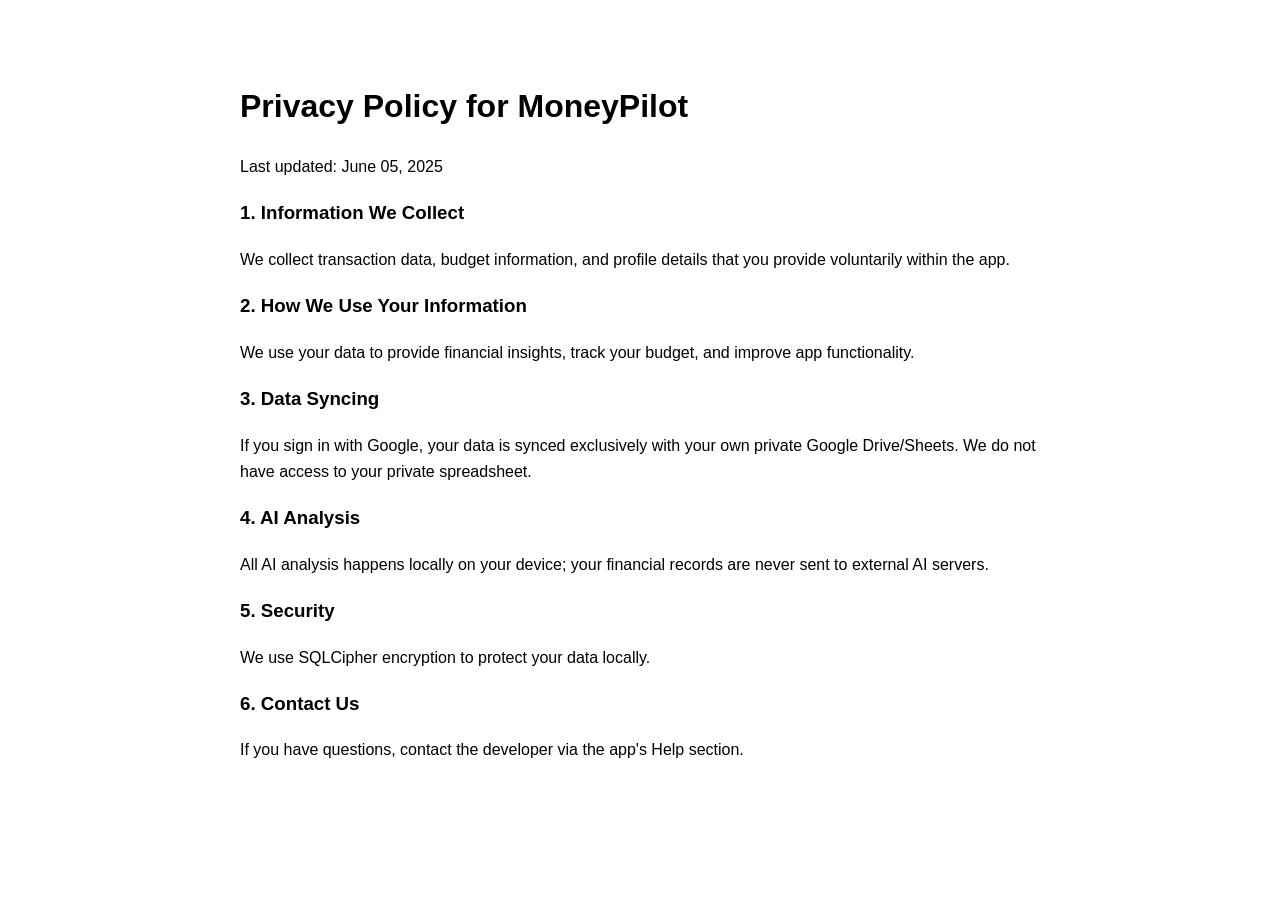
==== index.html @ 1260004c "Create index.html" ====
<!DOCTYPE html>
<html>
<head>
    <title>MoneyPilot Privacy Policy</title>
    <style>body { font-family: sans-serif; line-height: 1.6; max-width: 800px; margin: 40px auto; padding: 20px; }</style>
</head>
<body>
    <h1>Privacy Policy for MoneyPilot</h1>
    <p>Last updated: June 05, 2025</p>
    <h3>1. Information We Collect</h3>
    <p>We collect transaction data, budget information, and profile details that you provide voluntarily within the app.</p>
    <h3>2. How We Use Your Information</h3>
    <p>We use your data to provide financial insights, track your budget, and improve app functionality.</p>
    <h3>3. Data Syncing</h3>
    <p>If you sign in with Google, your data is synced exclusively with your own private Google Drive/Sheets. We do not have access to your private spreadsheet.</p>
    <h3>4. AI Analysis</h3>
    <p>All AI analysis happens locally on your device; your financial records are never sent to external AI servers.</p>
    <h3>5. Security</h3>
    <p>We use SQLCipher encryption to protect your data locally.</p>
    <h3>6. Contact Us</h3>
    <p>If you have questions, contact the developer via the app's Help section.</p>
</body>
</html>
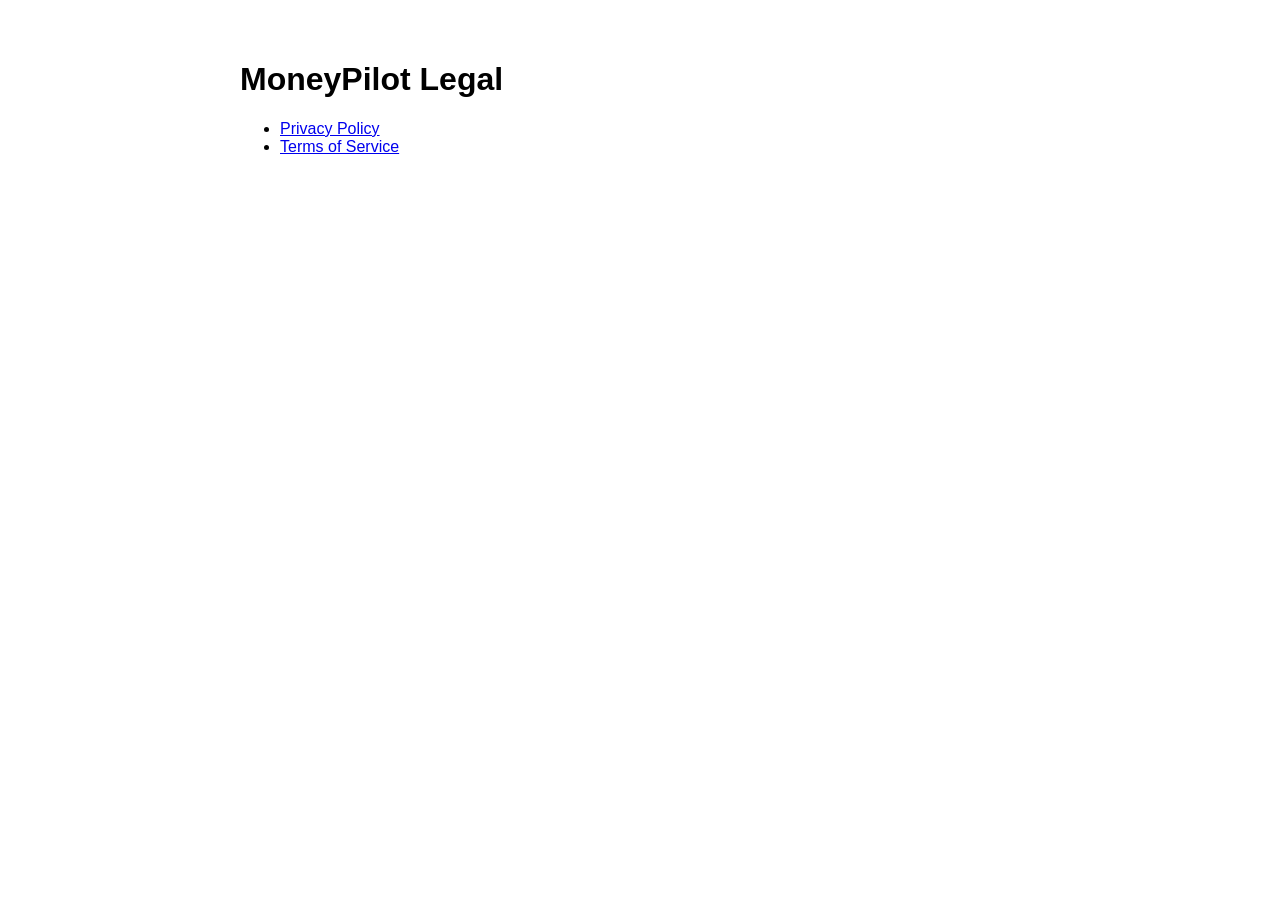
==== commit 09979280: "Add files via upload" ====
--- a/index.html
+++ b/index.html
@@ -1,23 +1,9 @@
 <!DOCTYPE html>
-<html>
-<head>
-    <title>MoneyPilot Privacy Policy</title>
-    <style>body { font-family: sans-serif; line-height: 1.6; max-width: 800px; margin: 40px auto; padding: 20px; }</style>
-</head>
-<body>
-    <h1>Privacy Policy for MoneyPilot</h1>
-    <p>Last updated: June 05, 2025</p>
-    <h3>1. Information We Collect</h3>
-    <p>We collect transaction data, budget information, and profile details that you provide voluntarily within the app.</p>
-    <h3>2. How We Use Your Information</h3>
-    <p>We use your data to provide financial insights, track your budget, and improve app functionality.</p>
-    <h3>3. Data Syncing</h3>
-    <p>If you sign in with Google, your data is synced exclusively with your own private Google Drive/Sheets. We do not have access to your private spreadsheet.</p>
-    <h3>4. AI Analysis</h3>
-    <p>All AI analysis happens locally on your device; your financial records are never sent to external AI servers.</p>
-    <h3>5. Security</h3>
-    <p>We use SQLCipher encryption to protect your data locally.</p>
-    <h3>6. Contact Us</h3>
-    <p>If you have questions, contact the developer via the app's Help section.</p>
-</body>
-</html>
+<html><head><meta charset="utf-8"><title>MoneyPilot Legal</title></head>
+<body style="font-family:Arial;padding:40px;max-width:800px;margin:auto">
+<h1>MoneyPilot Legal</h1>
+<ul>
+<li><a href="privacy-policy.html">Privacy Policy</a></li>
+<li><a href="terms-of-service.html">Terms of Service</a></li>
+</ul>
+</body></html>
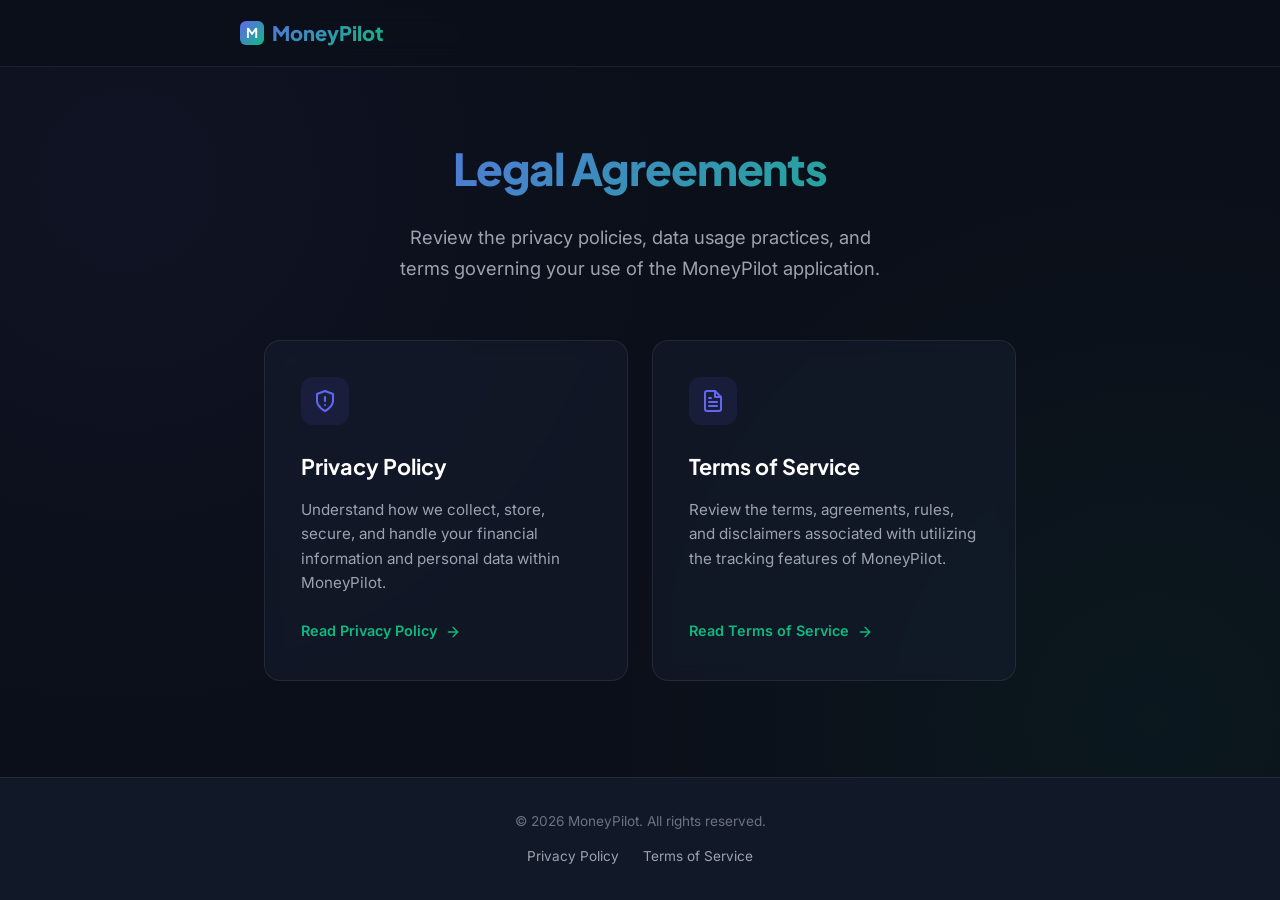
==== commit c1cd350e: "Convert legal markdown files to styled HTML and add modern index portal" ====
--- a/index.html
+++ b/index.html
@@ -1,9 +1,81 @@
 <!DOCTYPE html>
-<html><head><meta charset="utf-8"><title>MoneyPilot Legal</title></head>
-<body style="font-family:Arial;padding:40px;max-width:800px;margin:auto">
-<h1>MoneyPilot Legal</h1>
-<ul>
-<li><a href="privacy-policy.html">Privacy Policy</a></li>
-<li><a href="terms-of-service.html">Terms of Service</a></li>
-</ul>
-</body></html>+<html lang="en">
+<head>
+  <meta charset="utf-8">
+  <meta name="viewport" content="width=device-width, initial-scale=1.0">
+  <title>MoneyPilot Legal Center</title>
+  <meta name="description" content="Official legal documentation, privacy policy, and terms of service for the MoneyPilot personal finance application.">
+  <link rel="stylesheet" href="index.css">
+</head>
+<body>
+
+  <header>
+    <div class="header-container">
+      <a href="index.html" class="logo" id="header-logo">
+        <span class="logo-icon" aria-hidden="true">M</span>
+        MoneyPilot
+      </a>
+    </div>
+  </header>
+
+  <main>
+    <section class="portal-hero">
+      <h1 class="portal-title" id="page-heading">Legal Agreements</h1>
+      <p class="portal-subtitle">Review the privacy policies, data usage practices, and terms governing your use of the MoneyPilot application.</p>
+    </section>
+
+    <div class="portal-grid" role="navigation" aria-label="Legal documents">
+      <!-- Privacy Policy Card -->
+      <a href="privacy-policy.html" class="portal-card" id="card-privacy-policy">
+        <div class="card-icon" aria-hidden="true">
+          <svg xmlns="http://www.w3.org/2000/svg" width="24" height="24" viewBox="0 0 24 24" fill="none" stroke="currentColor" stroke-width="2" stroke-linecap="round" stroke-linejoin="round">
+            <path d="M12 22s8-4 8-10V5l-8-3-8 3v7c0 6 8 10 8 10z"/>
+            <path d="M12 8v4"/>
+            <path d="M12 16h.01"/>
+          </svg>
+        </div>
+        <h2 class="card-title">Privacy Policy</h2>
+        <p class="card-desc">Understand how we collect, store, secure, and handle your financial information and personal data within MoneyPilot.</p>
+        <span class="card-link">
+          Read Privacy Policy
+          <svg xmlns="http://www.w3.org/2000/svg" width="16" height="16" viewBox="0 0 24 24" fill="none" stroke="currentColor" stroke-width="2" stroke-linecap="round" stroke-linejoin="round">
+            <line x1="5" y1="12" x2="19" y2="12"></line>
+            <polyline points="12 5 19 12 12 19"></polyline>
+          </svg>
+        </span>
+      </a>
+
+      <!-- Terms of Service Card -->
+      <a href="terms-of-service.html" class="portal-card" id="card-terms-of-service">
+        <div class="card-icon" aria-hidden="true">
+          <svg xmlns="http://www.w3.org/2000/svg" width="24" height="24" viewBox="0 0 24 24" fill="none" stroke="currentColor" stroke-width="2" stroke-linecap="round" stroke-linejoin="round">
+            <path d="M14 2H6a2 2 0 0 0-2 2v16a2 2 0 0 0 2 2h12a2 2 0 0 0 2-2V8z"></path>
+            <polyline points="14 2 14 8 20 8"></polyline>
+            <line x1="16" y1="13" x2="8" y2="13"></line>
+            <line x1="16" y1="17" x2="8" y2="17"></line>
+            <polyline points="10 9 9 9 8 9"></polyline>
+          </svg>
+        </div>
+        <h2 class="card-title">Terms of Service</h2>
+        <p class="card-desc">Review the terms, agreements, rules, and disclaimers associated with utilizing the tracking features of MoneyPilot.</p>
+        <span class="card-link">
+          Read Terms of Service
+          <svg xmlns="http://www.w3.org/2000/svg" width="16" height="16" viewBox="0 0 24 24" fill="none" stroke="currentColor" stroke-width="2" stroke-linecap="round" stroke-linejoin="round">
+            <line x1="5" y1="12" x2="19" y2="12"></line>
+            <polyline points="12 5 19 12 12 19"></polyline>
+          </svg>
+        </span>
+      </a>
+    </div>
+  </main>
+
+  <footer>
+    <p>&copy; 2026 MoneyPilot. All rights reserved.</p>
+    <div class="footer-links">
+      <a href="privacy-policy.html" class="footer-link" id="footer-privacy-policy">Privacy Policy</a>
+      <a href="terms-of-service.html" class="footer-link" id="footer-terms-of-service">Terms of Service</a>
+    </div>
+  </footer>
+
+</body>
+</html>
--- a/index.css
+++ b/index.css
@@ -0,0 +1,439 @@
+@import url('https://fonts.googleapis.com/css2?family=Inter:wght@300;400;500;600;700&family=Plus+Jakarta+Sans:wght@500;600;700;800&display=swap');
+
+:root {
+  --bg-primary: #0b0f19;
+  --bg-secondary: #111827;
+  --bg-card: rgba(22, 30, 49, 0.5);
+  --bg-card-hover: rgba(30, 41, 67, 0.7);
+  --border-color: rgba(255, 255, 255, 0.08);
+  --border-hover: rgba(255, 255, 255, 0.15);
+  
+  --text-primary: #f3f4f6;
+  --text-secondary: #9ca3af;
+  --text-muted: #6b7280;
+  
+  --accent-emerald: #10b981;
+  --accent-indigo: #6366f1;
+  --accent-gradient: linear-gradient(135deg, var(--accent-indigo) 0%, var(--accent-emerald) 100%);
+  --accent-glow: rgba(99, 102, 241, 0.15);
+  
+  --font-sans: 'Inter', -apple-system, BlinkMacSystemFont, 'Segoe UI', Roboto, sans-serif;
+  --font-display: 'Plus Jakarta Sans', var(--font-sans);
+  
+  --container-width: 800px;
+}
+
+/* Base resets & scrollbar */
+* {
+  box-sizing: border-box;
+  margin: 0;
+  padding: 0;
+}
+
+html {
+  scroll-behavior: smooth;
+}
+
+body {
+  background-color: var(--bg-primary);
+  background-image: 
+    radial-gradient(circle at 10% 20%, rgba(99, 102, 241, 0.05) 0%, transparent 40%),
+    radial-gradient(circle at 90% 80%, rgba(16, 185, 129, 0.05) 0%, transparent 40%);
+  color: var(--text-primary);
+  font-family: var(--font-sans);
+  line-height: 1.7;
+  padding: 0;
+  min-height: 100vh;
+  display: flex;
+  flex-direction: column;
+}
+
+::-webkit-scrollbar {
+  width: 10px;
+}
+
+::-webkit-scrollbar-track {
+  background: var(--bg-primary);
+}
+
+::-webkit-scrollbar-thumb {
+  background: rgba(255, 255, 255, 0.1);
+  border-radius: 5px;
+}
+
+::-webkit-scrollbar-thumb:hover {
+  background: rgba(255, 255, 255, 0.2);
+}
+
+/* Sticky Header navigation */
+header {
+  position: sticky;
+  top: 0;
+  z-index: 10;
+  background: rgba(11, 15, 25, 0.7);
+  backdrop-filter: blur(12px);
+  -webkit-backdrop-filter: blur(12px);
+  border-bottom: 1px solid var(--border-color);
+  padding: 1rem 2rem;
+}
+
+.header-container {
+  max-width: var(--container-width);
+  margin: 0 auto;
+  display: flex;
+  justify-content: space-between;
+  align-items: center;
+}
+
+.logo {
+  display: flex;
+  align-items: center;
+  gap: 0.5rem;
+  font-family: var(--font-display);
+  font-weight: 800;
+  font-size: 1.25rem;
+  text-decoration: none;
+  background: var(--accent-gradient);
+  -webkit-background-clip: text;
+  -webkit-text-fill-color: transparent;
+  transition: opacity 0.2s;
+}
+
+.logo:hover {
+  opacity: 0.9;
+}
+
+.logo-icon {
+  width: 24px;
+  height: 24px;
+  background: var(--accent-gradient);
+  border-radius: 6px;
+  display: flex;
+  align-items: center;
+  justify-content: center;
+  color: white;
+  font-weight: bold;
+  font-size: 0.85rem;
+  -webkit-text-fill-color: white; /* Prevent gradient clip from clearing icon text */
+}
+
+.nav-link {
+  color: var(--text-secondary);
+  text-decoration: none;
+  font-weight: 500;
+  font-size: 0.9rem;
+  padding: 0.5rem 1rem;
+  border-radius: 8px;
+  border: 1px solid transparent;
+  transition: all 0.2s ease;
+  display: flex;
+  align-items: center;
+  gap: 0.25rem;
+}
+
+.nav-link:hover {
+  color: var(--text-primary);
+  background: rgba(255, 255, 255, 0.05);
+  border-color: var(--border-color);
+}
+
+/* Page Containers */
+main {
+  flex-grow: 1;
+  width: 100%;
+  max-width: var(--container-width);
+  margin: 0 auto;
+  padding: 3rem 1.5rem;
+  animation: fadeIn 0.6s ease-out;
+}
+
+@keyframes fadeIn {
+  from {
+    opacity: 0;
+    transform: translateY(10px);
+  }
+  to {
+    opacity: 1;
+    transform: translateY(0);
+  }
+}
+
+/* Portal/Index Page Custom Styles */
+.portal-hero {
+  text-align: center;
+  margin-bottom: 3.5rem;
+  margin-top: 1rem;
+}
+
+.portal-title {
+  font-family: var(--font-display);
+  font-size: 2.75rem;
+  font-weight: 800;
+  letter-spacing: -0.025em;
+  margin-bottom: 1rem;
+  background: var(--accent-gradient);
+  -webkit-background-clip: text;
+  -webkit-text-fill-color: transparent;
+}
+
+.portal-subtitle {
+  color: var(--text-secondary);
+  font-size: 1.15rem;
+  max-width: 500px;
+  margin: 0 auto;
+}
+
+.portal-grid {
+  display: grid;
+  grid-template-columns: repeat(auto-fit, minmax(300px, 1fr));
+  gap: 1.5rem;
+  margin-bottom: 3rem;
+}
+
+.portal-card {
+  background: var(--bg-card);
+  backdrop-filter: blur(8px);
+  -webkit-backdrop-filter: blur(8px);
+  border: 1px solid var(--border-color);
+  border-radius: 16px;
+  padding: 2.25rem;
+  text-decoration: none;
+  color: inherit;
+  transition: all 0.3s cubic-bezier(0.16, 1, 0.3, 1);
+  display: flex;
+  flex-direction: column;
+  height: 100%;
+  position: relative;
+  overflow: hidden;
+}
+
+.portal-card::before {
+  content: '';
+  position: absolute;
+  top: 0;
+  left: 0;
+  right: 0;
+  height: 4px;
+  background: var(--accent-gradient);
+  opacity: 0;
+  transition: opacity 0.3s;
+}
+
+.portal-card:hover {
+  transform: translateY(-4px);
+  border-color: var(--border-hover);
+  background-color: var(--bg-card-hover);
+  box-shadow: 0 12px 30px -10px rgba(0, 0, 0, 0.5), 0 0 1px 1px var(--border-hover);
+}
+
+.portal-card:hover::before {
+  opacity: 1;
+}
+
+.card-icon {
+  width: 48px;
+  height: 48px;
+  border-radius: 12px;
+  background: rgba(99, 102, 241, 0.1);
+  color: var(--accent-indigo);
+  display: flex;
+  align-items: center;
+  justify-content: center;
+  font-size: 1.5rem;
+  margin-bottom: 1.5rem;
+  transition: transform 0.3s;
+}
+
+.portal-card:hover .card-icon {
+  transform: scale(1.1);
+  background: rgba(99, 102, 241, 0.2);
+}
+
+.card-title {
+  font-family: var(--font-display);
+  font-size: 1.35rem;
+  font-weight: 700;
+  margin-bottom: 0.75rem;
+  color: #fff;
+}
+
+.card-desc {
+  color: var(--text-secondary);
+  font-size: 0.95rem;
+  line-height: 1.6;
+  margin-bottom: 1.5rem;
+  flex-grow: 1;
+}
+
+.card-link {
+  color: var(--accent-emerald);
+  font-weight: 600;
+  font-size: 0.9rem;
+  display: flex;
+  align-items: center;
+  gap: 0.5rem;
+  margin-top: auto;
+}
+
+.card-link svg {
+  transition: transform 0.2s;
+}
+
+.portal-card:hover .card-link svg {
+  transform: translateX(4px);
+}
+
+/* Document Reading Layout */
+.doc-header {
+  border-bottom: 1px solid var(--border-color);
+  padding-bottom: 2rem;
+  margin-bottom: 2.5rem;
+}
+
+.doc-title {
+  font-family: var(--font-display);
+  font-size: 2.5rem;
+  font-weight: 800;
+  color: #fff;
+  line-height: 1.25;
+  margin-bottom: 0.75rem;
+}
+
+.doc-meta {
+  font-size: 0.9rem;
+  color: var(--text-secondary);
+  display: flex;
+  align-items: center;
+  gap: 1.5rem;
+}
+
+.meta-item {
+  display: flex;
+  align-items: center;
+  gap: 0.35rem;
+}
+
+/* Markdown converted content styles */
+.doc-content h2 {
+  font-family: var(--font-display);
+  font-size: 1.5rem;
+  font-weight: 700;
+  color: #fff;
+  margin-top: 2.75rem;
+  margin-bottom: 1.25rem;
+  display: flex;
+  align-items: center;
+  gap: 0.5rem;
+}
+
+.doc-content h2:not(:first-of-type) {
+  border-top: 1px solid rgba(255, 255, 255, 0.04);
+  padding-top: 2rem;
+}
+
+.doc-content h3 {
+  font-family: var(--font-display);
+  font-size: 1.15rem;
+  font-weight: 600;
+  color: var(--accent-indigo);
+  margin-top: 1.75rem;
+  margin-bottom: 0.75rem;
+}
+
+.doc-content p {
+  color: var(--text-primary);
+  font-size: 1.05rem;
+  margin-bottom: 1.25rem;
+}
+
+.doc-content ul {
+  list-style-type: none;
+  padding-left: 0.5rem;
+  margin-bottom: 1.75rem;
+}
+
+.doc-content li {
+  position: relative;
+  padding-left: 1.5rem;
+  margin-bottom: 0.75rem;
+  color: var(--text-primary);
+  font-size: 1.05rem;
+}
+
+.doc-content li::before {
+  content: "•";
+  position: absolute;
+  left: 0.25rem;
+  color: var(--accent-emerald);
+  font-weight: bold;
+  font-size: 1.2rem;
+}
+
+.doc-content a {
+  color: var(--accent-indigo);
+  text-decoration: none;
+  font-weight: 500;
+  transition: color 0.2s, text-decoration 0.2s;
+  border-bottom: 1px dashed rgba(99, 102, 241, 0.4);
+}
+
+.doc-content a:hover {
+  color: var(--accent-emerald);
+  border-bottom-color: var(--accent-emerald);
+}
+
+/* Footer styling */
+footer {
+  border-top: 1px solid var(--border-color);
+  padding: 2rem 1.5rem;
+  text-align: center;
+  color: var(--text-muted);
+  font-size: 0.85rem;
+  background: var(--bg-secondary);
+}
+
+.footer-links {
+  display: flex;
+  justify-content: center;
+  gap: 1.5rem;
+  margin-top: 0.75rem;
+}
+
+.footer-link {
+  color: var(--text-secondary);
+  text-decoration: none;
+  transition: color 0.2s;
+}
+
+.footer-link:hover {
+  color: var(--text-primary);
+}
+
+/* Responsive adjustments */
+@media (max-width: 640px) {
+  body {
+    padding: 0;
+  }
+  
+  header {
+    padding: 1rem;
+  }
+  
+  main {
+    padding: 2rem 1rem;
+  }
+  
+  .portal-title {
+    font-size: 2.25rem;
+  }
+  
+  .doc-title {
+    font-size: 2rem;
+  }
+  
+  .doc-meta {
+    flex-direction: column;
+    align-items: flex-start;
+    gap: 0.5rem;
+  }
+}
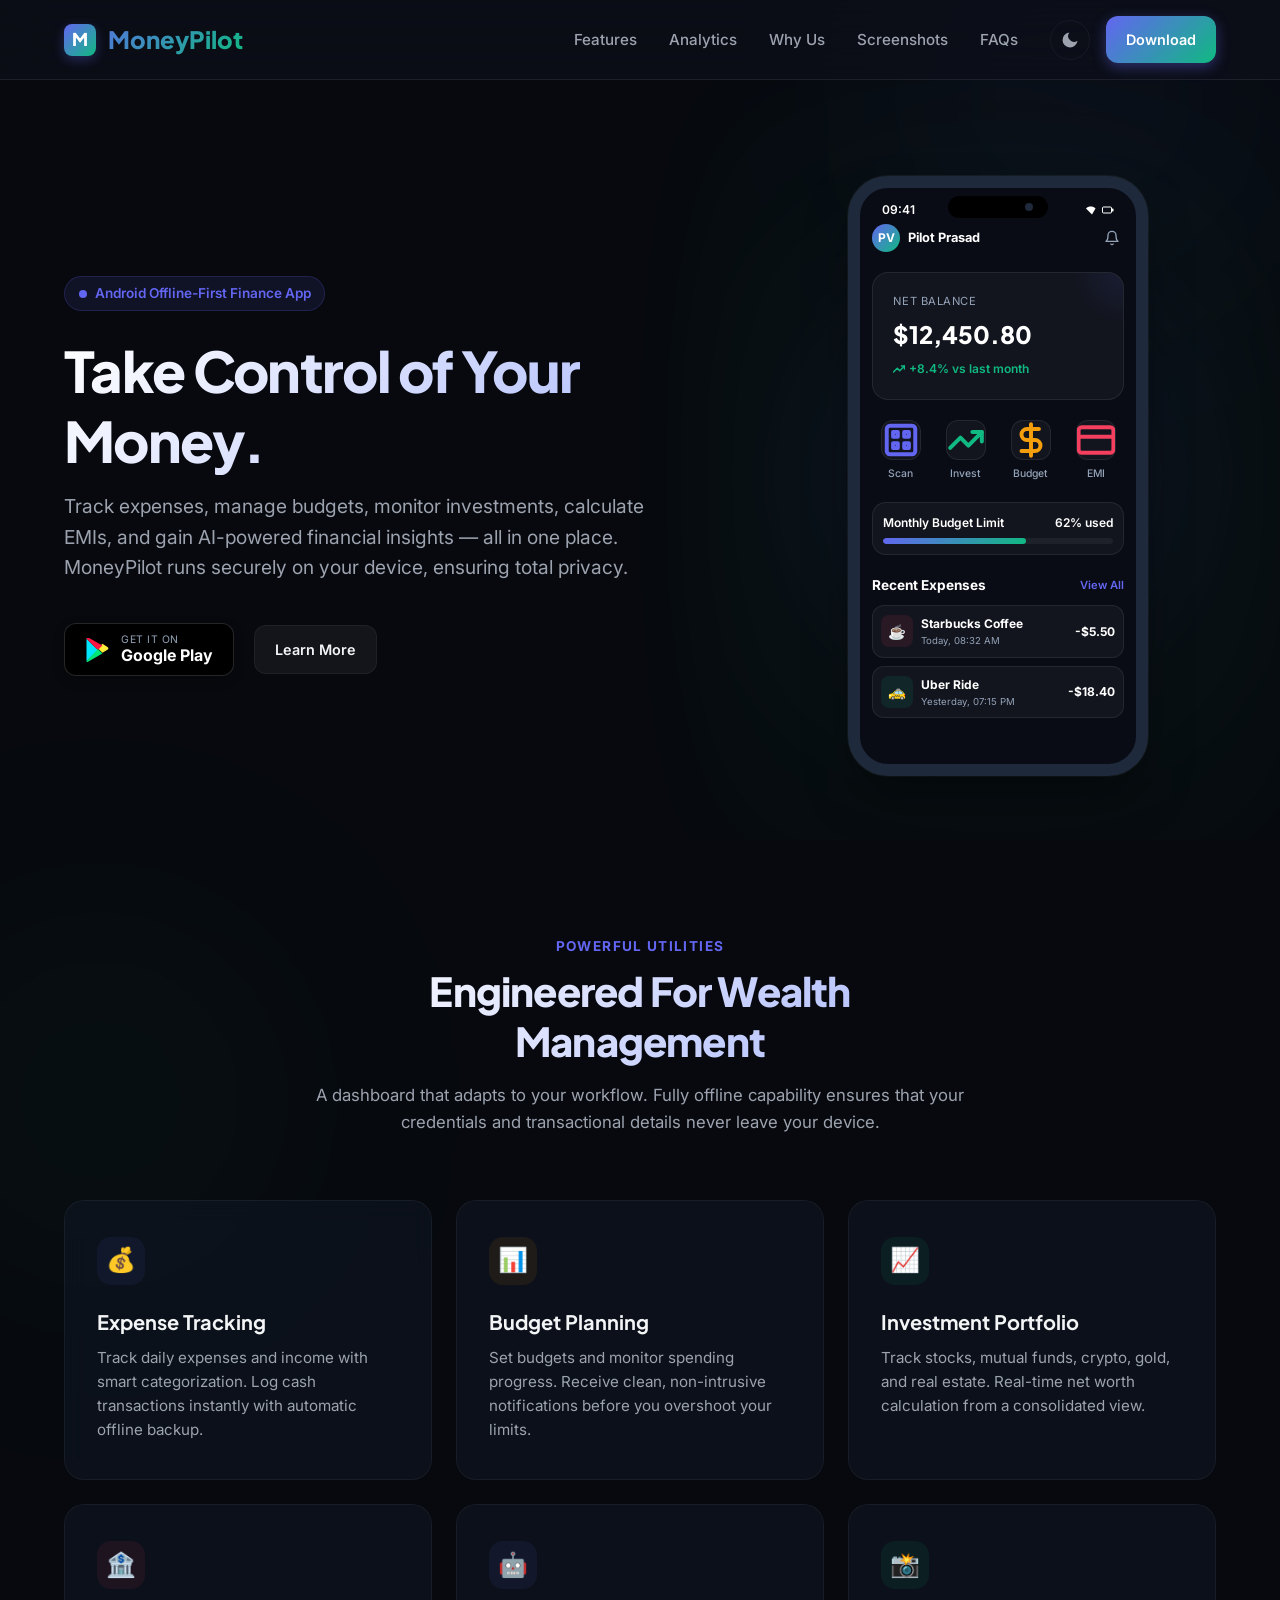
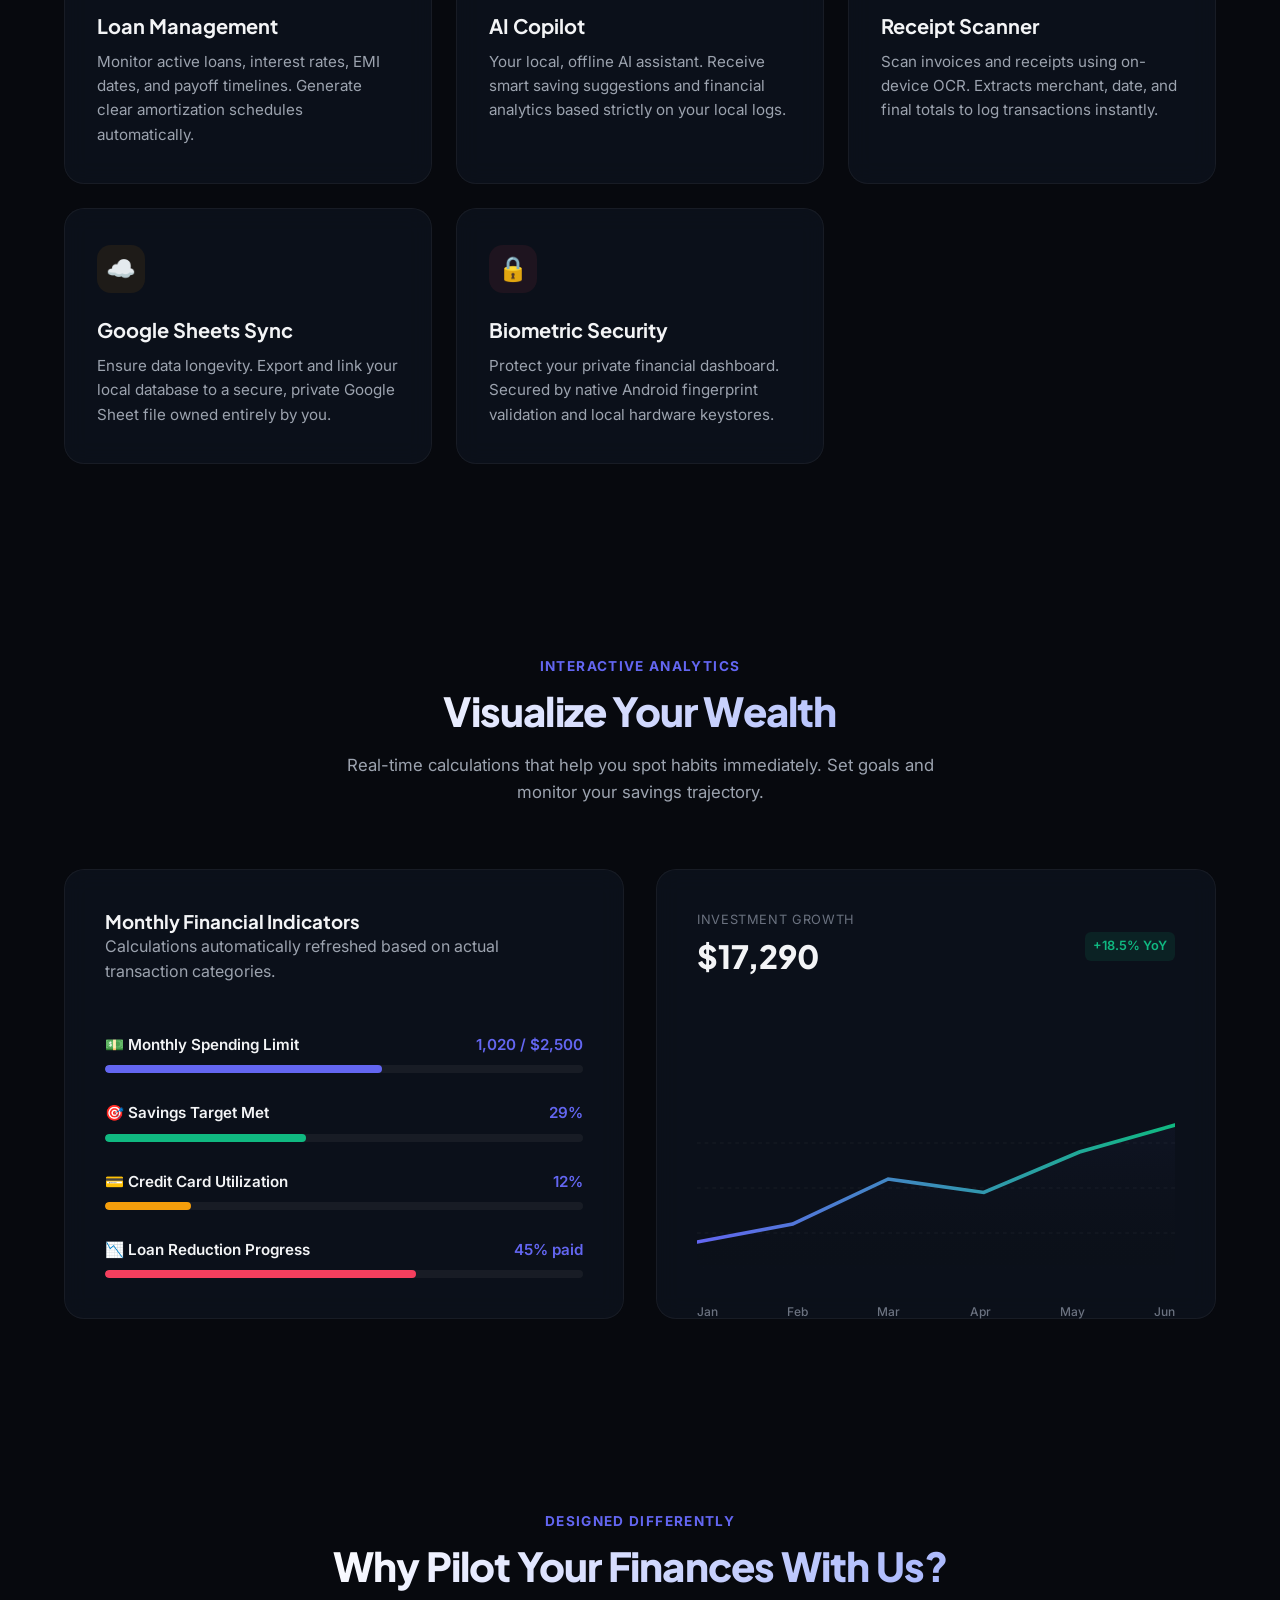
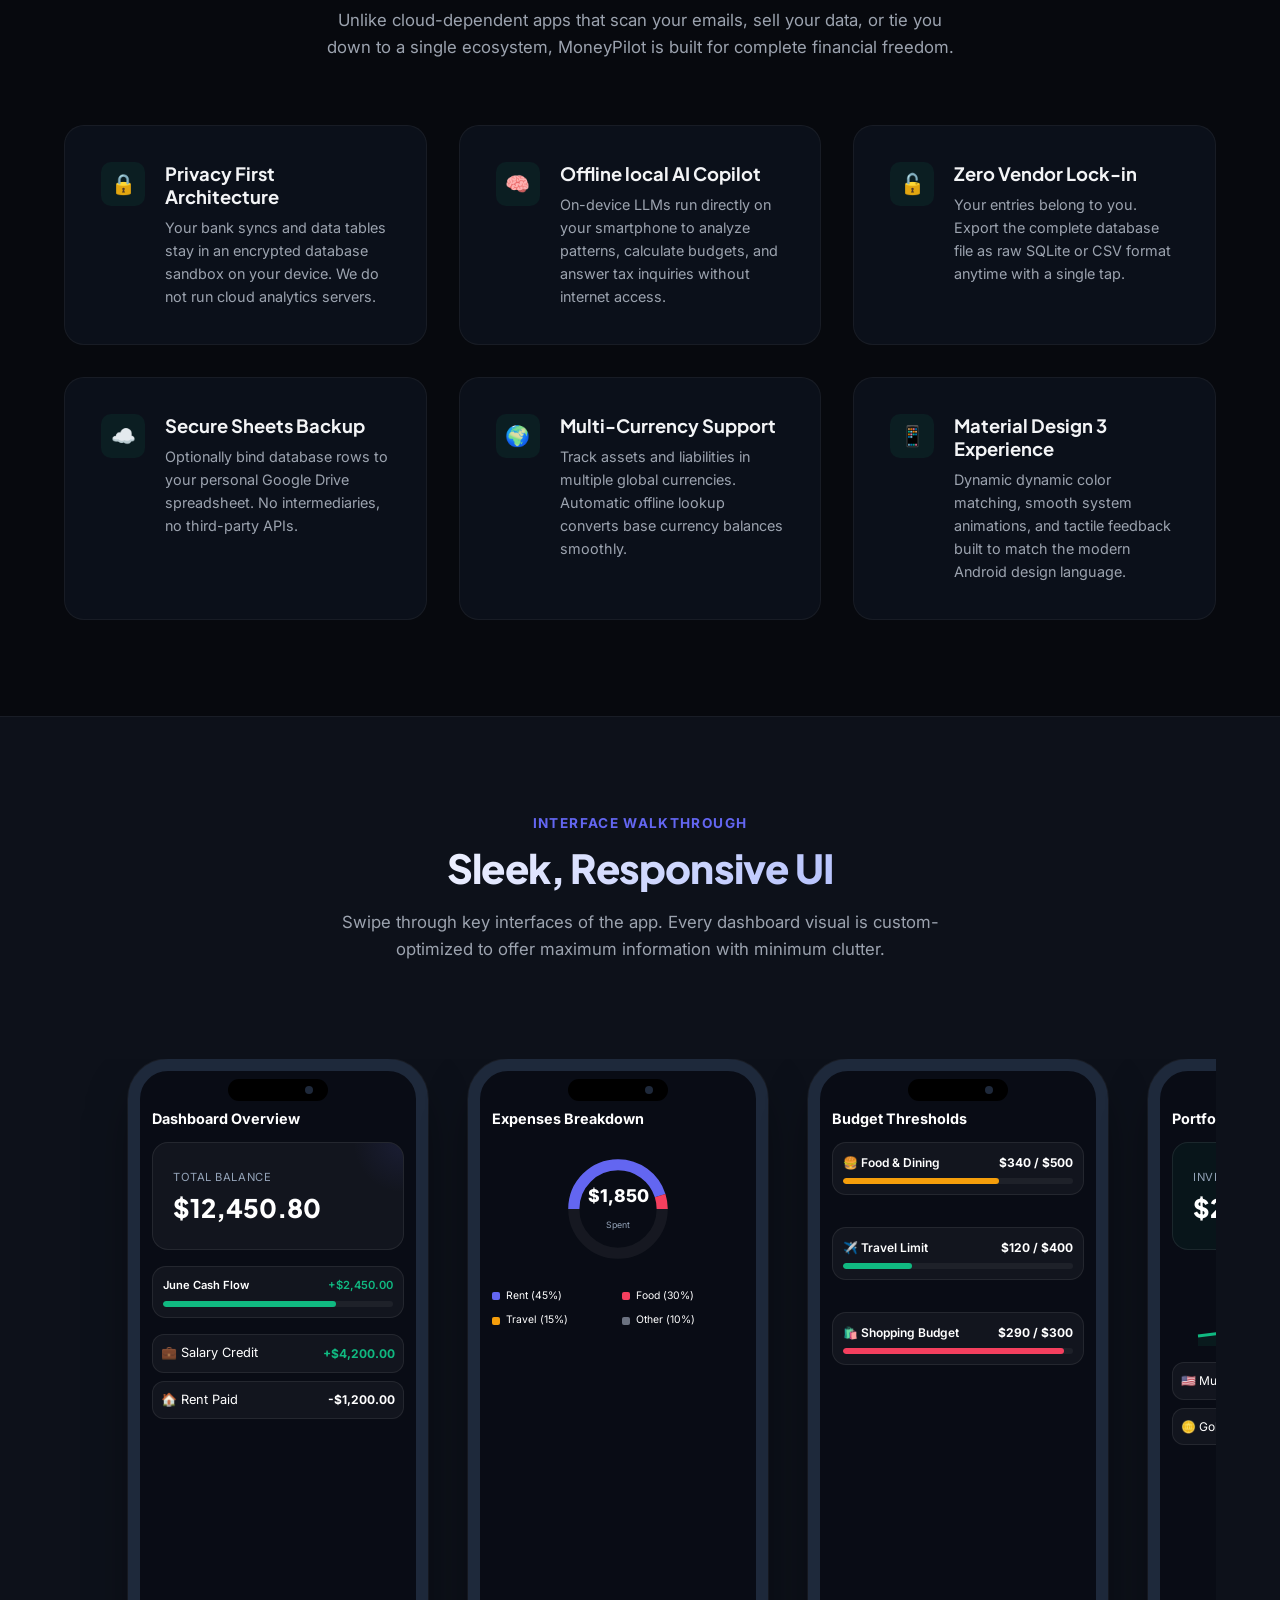
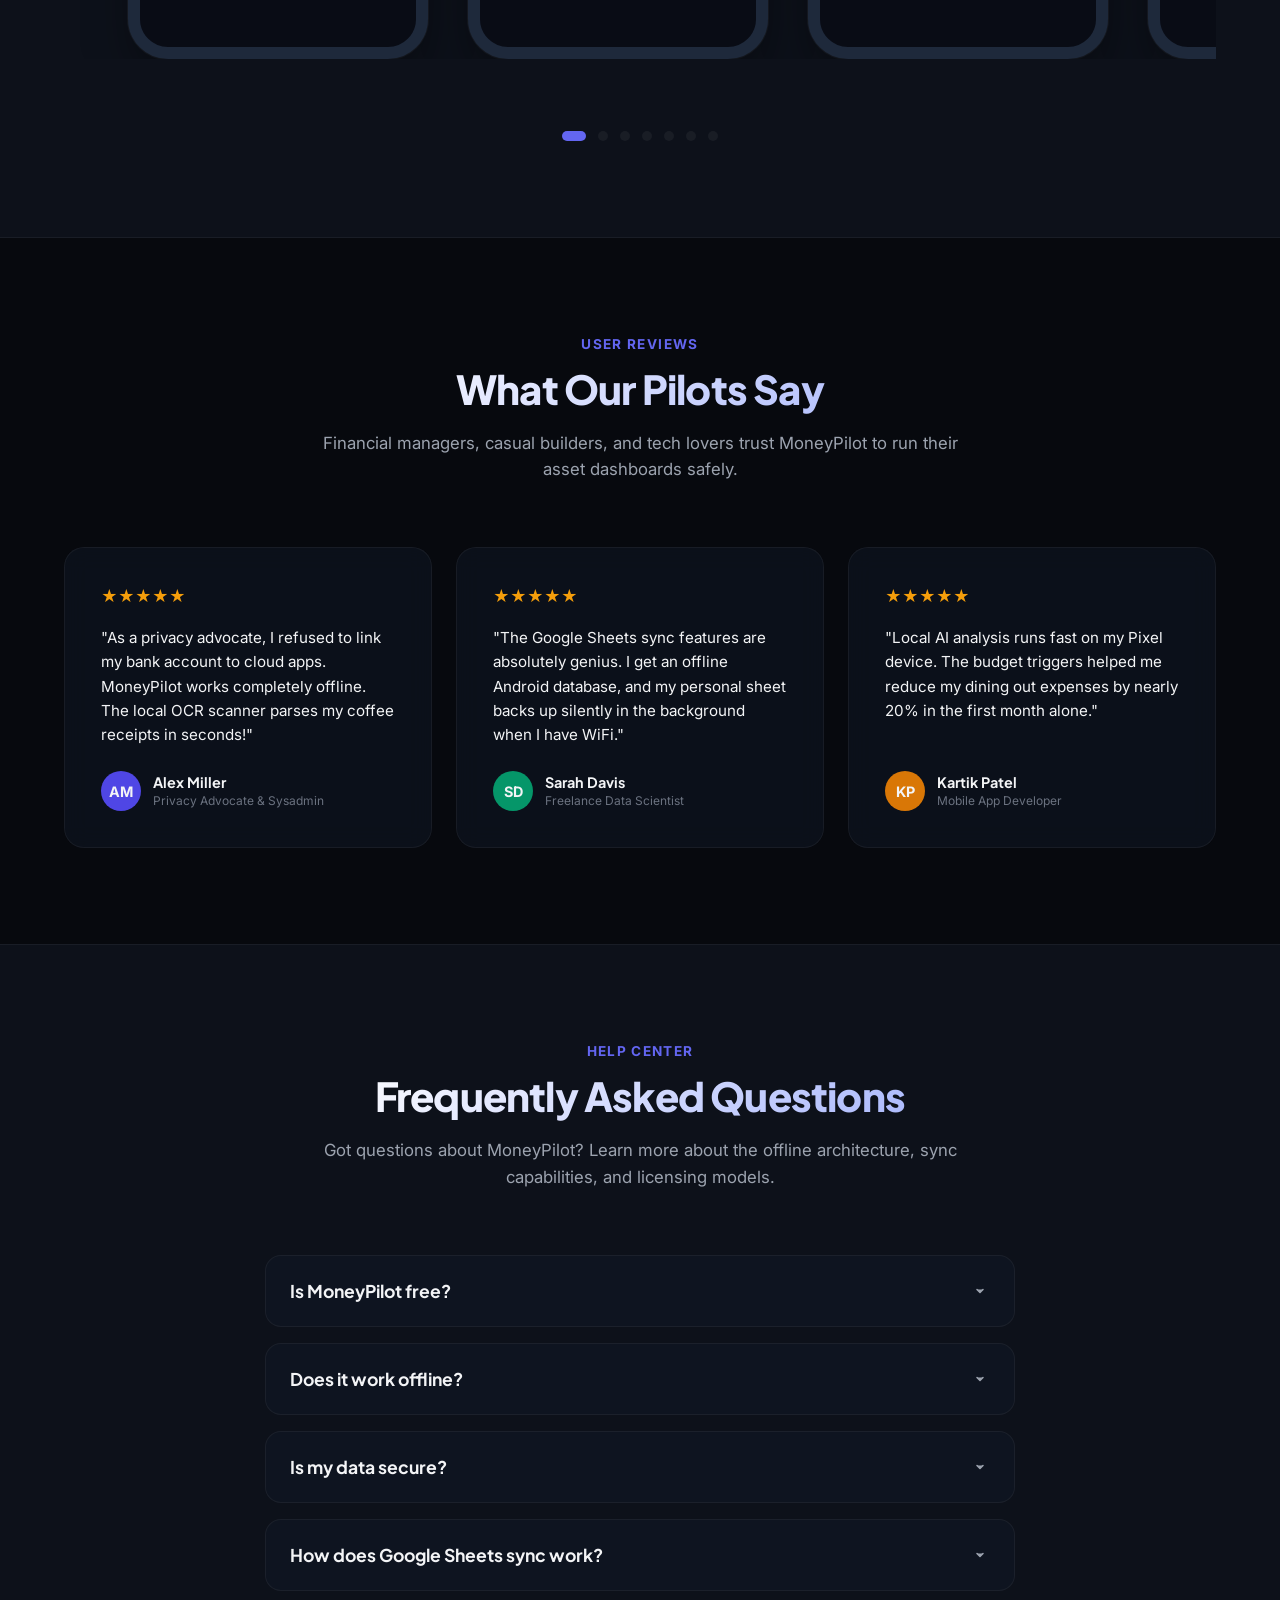
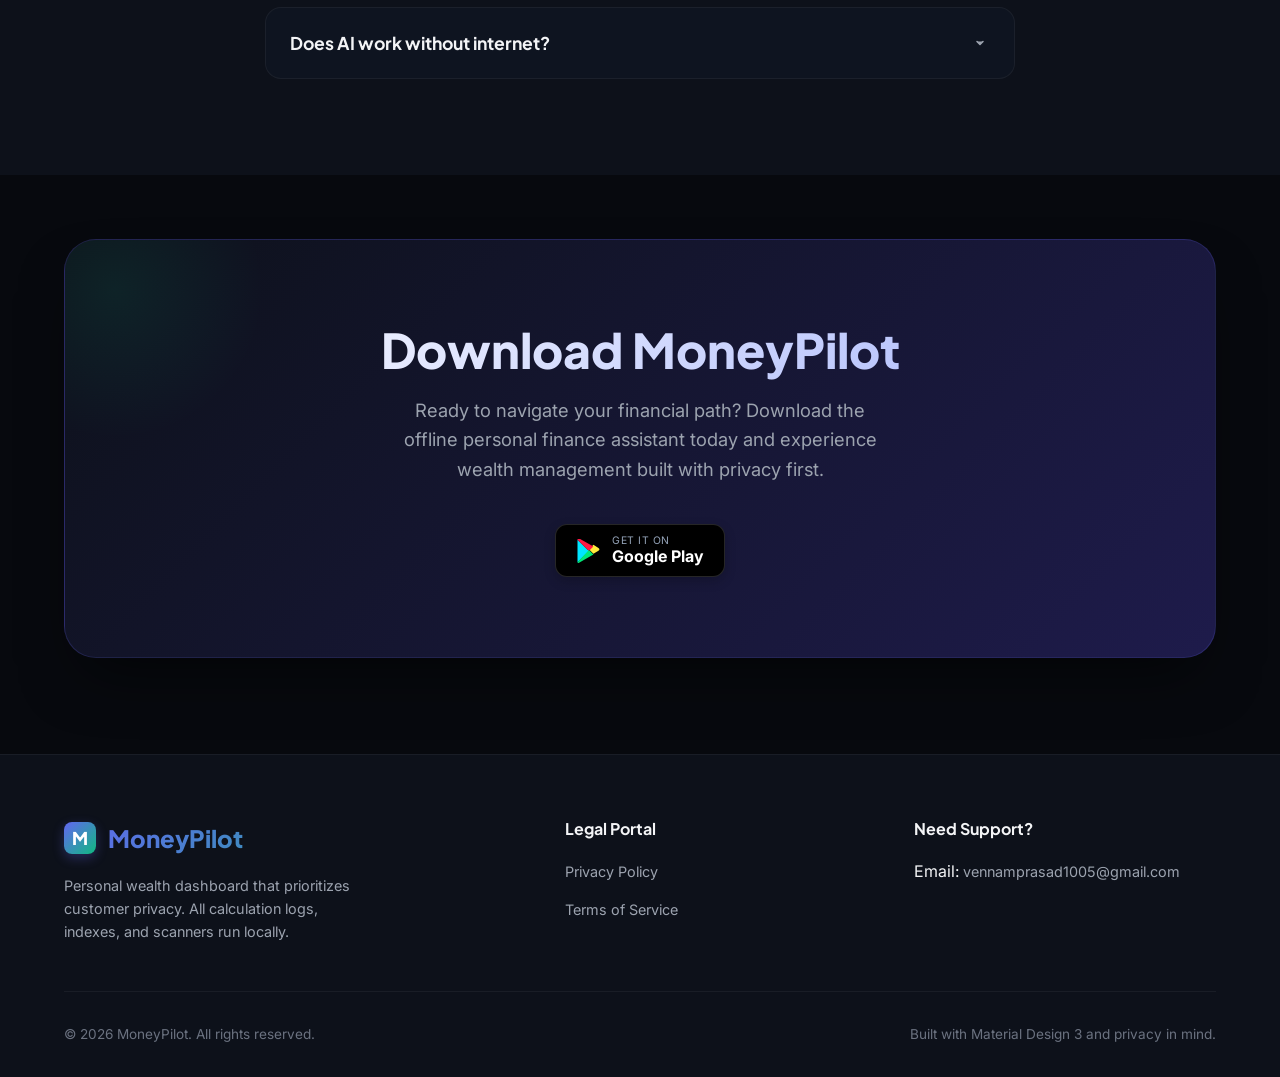
==== commit 44ed22d8: "feat: initialize landing page with responsive design system, theme switching, and hero mockup" ====
--- a/index.html
+++ b/index.html
@@ -1,81 +1,900 @@
 <!DOCTYPE html>
-<html lang="en">
+<html lang="en" data-theme="dark">
 <head>
   <meta charset="utf-8">
   <meta name="viewport" content="width=device-width, initial-scale=1.0">
-  <title>MoneyPilot Legal Center</title>
-  <meta name="description" content="Official legal documentation, privacy policy, and terms of service for the MoneyPilot personal finance application.">
-  <link rel="stylesheet" href="index.css">
+  <title>MoneyPilot — Take Control of Your Money</title>
+  <meta name="description" content="Track expenses, manage budgets, monitor investments, calculate EMIs, and gain offline AI-powered financial insights with MoneyPilot personal finance app.">
+  
+  <!-- Open Graph / SEO -->
+  <meta property="og:type" content="website">
+  <meta property="og:title" content="MoneyPilot — Take Control of Your Money">
+  <meta property="og:description" content="Track expenses, manage budgets, monitor investments, calculate EMIs, and gain offline AI-powered financial insights with MoneyPilot.">
+  <meta property="og:image" content="https://vennamprasad1005.github.io/moneypilot-legal/assets/og-image.png">
+  
+  <link rel="stylesheet" href="styles.css">
 </head>
 <body>
 
-  <header>
-    <div class="header-container">
-      <a href="index.html" class="logo" id="header-logo">
-        <span class="logo-icon" aria-hidden="true">M</span>
+  <!-- Site Navigation Header -->
+  <header class="site-header" role="banner">
+    <div class="container header-container">
+      <a href="#" class="logo-link" id="logo-brand">
+        <div class="logo-icon-container" aria-hidden="true">M</div>
         MoneyPilot
       </a>
+      
+      <nav aria-label="Main Navigation">
+        <button class="mobile-nav-toggle" id="mobile-nav-toggle" aria-expanded="false" aria-label="Toggle navigation menu">
+          <!-- Hamburger icon -->
+          <svg xmlns="http://www.w3.org/2000/svg" width="24" height="24" fill="none" stroke="currentColor" stroke-width="2" stroke-linecap="round" stroke-linejoin="round">
+            <line x1="3" y1="12" x2="21" y2="12"></line>
+            <line x1="3" y1="6" x2="21" y2="6"></line>
+            <line x1="3" y1="18" x2="21" y2="18"></line>
+          </svg>
+        </button>
+        
+        <ul class="nav-menu" id="nav-menu">
+          <li><a href="#features" class="nav-link" id="nav-features">Features</a></li>
+          <li><a href="#analytics" class="nav-link" id="nav-analytics">Analytics</a></li>
+          <li><a href="#why-pilot" class="nav-link" id="nav-why-pilot">Why Us</a></li>
+          <li><a href="#screenshots" class="nav-link" id="nav-screenshots">Screenshots</a></li>
+          <li><a href="#faqs" class="nav-link" id="nav-faqs">FAQs</a></li>
+          <li class="nav-actions">
+            <!-- Theme Toggle -->
+            <button id="theme-toggle" class="theme-toggle-btn" aria-label="Toggle Dark/Light Mode">
+              <!-- Moon Icon (Dark Mode active, clicking switches to light) -->
+              <svg class="moon-icon" viewBox="0 0 24 24" xmlns="http://www.w3.org/2000/svg">
+                <path d="M21 12.79A9 9 0 1 1 11.21 3 7 7 0 0 0 21 12.79z"></path>
+              </svg>
+              <!-- Sun Icon (Light Mode active, clicking switches to dark) -->
+              <svg class="sun-icon" viewBox="0 0 24 24" xmlns="http://www.w3.org/2000/svg">
+                <circle cx="12" cy="12" r="5"></circle>
+                <line x1="12" y1="1" x2="12" y2="3"></line>
+                <line x1="12" y1="21" x2="12" y2="23"></line>
+                <line x1="4.22" y1="4.22" x2="5.64" y2="5.64"></line>
+                <line x1="18.36" y1="18.36" x2="19.78" y2="19.78"></line>
+                <line x1="1" y1="12" x2="3" y2="12"></line>
+                <line x1="21" y1="12" x2="23" y2="12"></line>
+                <line x1="4.22" y1="19.78" x2="5.64" y2="18.36"></line>
+                <line x1="18.36" y1="5.64" x2="19.78" y2="4.22"></line>
+              </svg>
+            </button>
+            <a href="#download" class="btn btn-primary" id="btn-header-download">Download</a>
+          </li>
+        </ul>
+      </nav>
     </div>
   </header>
 
   <main>
-    <section class="portal-hero">
-      <h1 class="portal-title" id="page-heading">Legal Agreements</h1>
-      <p class="portal-subtitle">Review the privacy policies, data usage practices, and terms governing your use of the MoneyPilot application.</p>
+    <!-- HERO SECTION -->
+    <section class="hero" id="home">
+      <div class="container hero-grid">
+        <div class="hero-content">
+          <div class="hero-tag">
+            <span class="pulse-dot" aria-hidden="true" style="width:8px;height:8px;background:var(--accent-indigo);border-radius:50%;display:inline-block;animation:pulse 2s infinite"></span>
+            Android Offline-First Finance App
+          </div>
+          <h1 class="hero-title gradient-title">Take Control of Your Money.</h1>
+          <p class="hero-subtitle">Track expenses, manage budgets, monitor investments, calculate EMIs, and gain AI-powered financial insights — all in one place. MoneyPilot runs securely on your device, ensuring total privacy.</p>
+          
+          <div class="hero-ctas">
+            <a href="#download" class="google-play-badge" id="hero-badge-download">
+              <!-- Google Play Icon SVG -->
+              <svg viewBox="0 0 512 512" width="24" height="24" xmlns="http://www.w3.org/2000/svg">
+                <path fill="#00e5ff" d="M32.5 17.5v477l242.3-238.5z"/>
+                <path fill="#ffeb3b" d="M371.4 122.9l-96.6 95.1 97 95.6 107.7-61.2c28.2-16 28.2-42.3 0-58.3z"/>
+                <path fill="#ff1744" d="M32.5 17.5l242.3 238.5 96.6-95.1-306.4-174.2c-16-9.1-32.5-9.1-32.5 10.8z"/>
+                <path fill="#00e676" d="M32.5 494.5c0 19.9 16.5 19.9 32.5 10.8l306.4-174.2-97-95.6z"/>
+              </svg>
+              <div class="badge-text">
+                <span class="small">Get it on</span>
+                <span class="large">Google Play</span>
+              </div>
+            </a>
+            <a href="#features" class="btn btn-secondary" id="btn-hero-learn">Learn More</a>
+          </div>
+        </div>
+
+        <!-- Dynamic CSS Phone Mockup showing Dashboard Preview -->
+        <div class="phone-mockup-wrapper">
+          <div class="phone-glow" aria-hidden="true"></div>
+          <div class="phone-mockup">
+            <div class="phone-notch"></div>
+            
+            <div class="phone-status-bar" aria-hidden="true">
+              <span class="phone-time">09:41</span>
+              <div class="phone-status-icons">
+                <!-- WiFi Icon -->
+                <svg viewBox="0 0 24 24"><path d="M12 21l-12-12c5.07-5.07 13.93-5.07 19 0l-7 12z"/></svg>
+                <!-- Battery Icon -->
+                <svg viewBox="0 0 24 24"><rect x="1" y="6" width="18" height="12" rx="2" fill="none" stroke="currentColor" stroke-width="2"/><rect x="20" y="9" width="3" height="6" rx="1" fill="currentColor"/></svg>
+              </div>
+            </div>
+
+            <div class="phone-screen">
+              <div class="phone-header">
+                <div class="phone-user">
+                  <div class="phone-avatar">PV</div>
+                  <span class="phone-username">Pilot Prasad</span>
+                </div>
+                <div class="phone-bell" aria-label="Notifications">
+                  <svg viewBox="0 0 24 24" fill="none" stroke="currentColor" stroke-width="2" stroke-linecap="round" stroke-linejoin="round"><path d="M18 8A6 6 0 0 0 6 8c0 7-3 9-3 9h18s-3-2-3-9"/><path d="M13.73 21a2 2 0 0 1-3.46 0"/></svg>
+                </div>
+              </div>
+
+              <!-- Balance Card -->
+              <div class="phone-balance-card">
+                <div class="phone-balance-label">Net Balance</div>
+                <div class="phone-balance-amount">$12,450.80</div>
+                <div class="phone-balance-trend">
+                  <svg xmlns="http://www.w3.org/2000/svg" width="12" height="12" viewBox="0 0 24 24" fill="none" stroke="currentColor" stroke-width="3" stroke-linecap="round" stroke-linejoin="round"><polyline points="23 6 13.5 15.5 8.5 10.5 1 18"></polyline><polyline points="17 6 23 6 23 12"></polyline></svg>
+                  +8.4% vs last month
+                </div>
+              </div>
+
+              <!-- Action Items -->
+              <div class="phone-actions-grid">
+                <div class="phone-action-item">
+                  <div class="phone-action-icon">
+                    <svg viewBox="0 0 24 24" fill="none" stroke="currentColor" stroke-width="2.5" stroke-linecap="round" stroke-linejoin="round"><rect x="3" y="3" width="18" height="18" rx="2"/><rect x="7" y="7" width="3" height="3"/><rect x="14" y="7" width="3" height="3"/><rect x="7" y="14" width="3" height="3"/><rect x="14" y="14" width="3" height="3"/></svg>
+                  </div>
+                  <span class="phone-action-label">Scan</span>
+                </div>
+                <div class="phone-action-item">
+                  <div class="phone-action-icon" style="color:var(--accent-emerald)">
+                    <svg viewBox="0 0 24 24" fill="none" stroke="currentColor" stroke-width="2.5" stroke-linecap="round" stroke-linejoin="round"><polyline points="22 7 13.5 15.5 8.5 10.5 2 17"></polyline><polyline points="16 7 22 7 22 13"></polyline></svg>
+                  </div>
+                  <span class="phone-action-label">Invest</span>
+                </div>
+                <div class="phone-action-item">
+                  <div class="phone-action-icon" style="color:var(--accent-gold)">
+                    <svg viewBox="0 0 24 24" fill="none" stroke="currentColor" stroke-width="2.5" stroke-linecap="round" stroke-linejoin="round"><path d="M12 2v20M17 5H9.5a3.5 3.5 0 0 0 0 7h5a3.5 3.5 0 0 1 0 7H6"/></svg>
+                  </div>
+                  <span class="phone-action-label">Budget</span>
+                </div>
+                <div class="phone-action-item">
+                  <div class="phone-action-icon" style="color:var(--accent-coral)">
+                    <svg viewBox="0 0 24 24" fill="none" stroke="currentColor" stroke-width="2.5" stroke-linecap="round" stroke-linejoin="round"><rect x="1" y="4" width="22" height="16" rx="2" ry="2"/><line x1="1" y1="10" x2="23" y2="10"/></svg>
+                  </div>
+                  <span class="phone-action-label">EMI</span>
+                </div>
+              </div>
+
+              <!-- Budget Progress -->
+              <div class="phone-budget-alert">
+                <div class="phone-budget-info">
+                  <span>Monthly Budget Limit</span>
+                  <span>62% used</span>
+                </div>
+                <div class="phone-progress-bar">
+                  <div class="phone-progress-fill"></div>
+                </div>
+              </div>
+
+              <!-- Transactions -->
+              <div class="phone-section-title">
+                <span>Recent Expenses</span>
+                <span class="phone-section-more">View All</span>
+              </div>
+              <div class="phone-tx-list">
+                <div class="phone-tx-item">
+                  <div class="phone-tx-detail">
+                    <div class="phone-tx-icon-box" style="background:rgba(244,63,94,0.1);color:var(--accent-coral)">☕</div>
+                    <div class="phone-tx-meta">
+                      <span class="phone-tx-title">Starbucks Coffee</span>
+                      <span class="phone-tx-date">Today, 08:32 AM</span>
+                    </div>
+                  </div>
+                  <span class="phone-tx-amount neg">-$5.50</span>
+                </div>
+                <div class="phone-tx-item">
+                  <div class="phone-tx-detail">
+                    <div class="phone-tx-icon-box" style="background:rgba(16,185,129,0.1);color:var(--accent-emerald)">🚕</div>
+                    <div class="phone-tx-meta">
+                      <span class="phone-tx-title">Uber Ride</span>
+                      <span class="phone-tx-date">Yesterday, 07:15 PM</span>
+                    </div>
+                  </div>
+                  <span class="phone-tx-amount neg">-$18.40</span>
+                </div>
+              </div>
+
+            </div>
+          </div>
+        </div>
+      </div>
     </section>
 
-    <div class="portal-grid" role="navigation" aria-label="Legal documents">
-      <!-- Privacy Policy Card -->
-      <a href="privacy-policy.html" class="portal-card" id="card-privacy-policy">
-        <div class="card-icon" aria-hidden="true">
-          <svg xmlns="http://www.w3.org/2000/svg" width="24" height="24" viewBox="0 0 24 24" fill="none" stroke="currentColor" stroke-width="2" stroke-linecap="round" stroke-linejoin="round">
-            <path d="M12 22s8-4 8-10V5l-8-3-8 3v7c0 6 8 10 8 10z"/>
-            <path d="M12 8v4"/>
-            <path d="M12 16h.01"/>
-          </svg>
-        </div>
-        <h2 class="card-title">Privacy Policy</h2>
-        <p class="card-desc">Understand how we collect, store, secure, and handle your financial information and personal data within MoneyPilot.</p>
-        <span class="card-link">
-          Read Privacy Policy
-          <svg xmlns="http://www.w3.org/2000/svg" width="16" height="16" viewBox="0 0 24 24" fill="none" stroke="currentColor" stroke-width="2" stroke-linecap="round" stroke-linejoin="round">
-            <line x1="5" y1="12" x2="19" y2="12"></line>
-            <polyline points="12 5 19 12 12 19"></polyline>
-          </svg>
-        </span>
-      </a>
-
-      <!-- Terms of Service Card -->
-      <a href="terms-of-service.html" class="portal-card" id="card-terms-of-service">
-        <div class="card-icon" aria-hidden="true">
-          <svg xmlns="http://www.w3.org/2000/svg" width="24" height="24" viewBox="0 0 24 24" fill="none" stroke="currentColor" stroke-width="2" stroke-linecap="round" stroke-linejoin="round">
-            <path d="M14 2H6a2 2 0 0 0-2 2v16a2 2 0 0 0 2 2h12a2 2 0 0 0 2-2V8z"></path>
-            <polyline points="14 2 14 8 20 8"></polyline>
-            <line x1="16" y1="13" x2="8" y2="13"></line>
-            <line x1="16" y1="17" x2="8" y2="17"></line>
-            <polyline points="10 9 9 9 8 9"></polyline>
-          </svg>
-        </div>
-        <h2 class="card-title">Terms of Service</h2>
-        <p class="card-desc">Review the terms, agreements, rules, and disclaimers associated with utilizing the tracking features of MoneyPilot.</p>
-        <span class="card-link">
-          Read Terms of Service
-          <svg xmlns="http://www.w3.org/2000/svg" width="16" height="16" viewBox="0 0 24 24" fill="none" stroke="currentColor" stroke-width="2" stroke-linecap="round" stroke-linejoin="round">
-            <line x1="5" y1="12" x2="19" y2="12"></line>
-            <polyline points="12 5 19 12 12 19"></polyline>
-          </svg>
-        </span>
-      </a>
-    </div>
+    <!-- FEATURES SECTION -->
+    <section class="section-padding" id="features">
+      <div class="container">
+        <div class="section-header">
+          <span class="section-tag">Powerful Utilities</span>
+          <h2 class="section-title gradient-title">Engineered For Wealth Management</h2>
+          <p class="section-subtitle">A dashboard that adapts to your workflow. Fully offline capability ensures that your credentials and transactional details never leave your device.</p>
+        </div>
+
+        <div class="features-grid">
+          <!-- Card 1 -->
+          <article class="feature-card" id="feat-expenses">
+            <div class="feature-icon-box" aria-hidden="true">💰</div>
+            <h3>Expense Tracking</h3>
+            <p>Track daily expenses and income with smart categorization. Log cash transactions instantly with automatic offline backup.</p>
+          </article>
+          <!-- Card 2 -->
+          <article class="feature-card" id="feat-budgets">
+            <div class="feature-icon-box" aria-hidden="true" style="color:var(--accent-gold);background:rgba(245,158,11,0.08)">📊</div>
+            <h3>Budget Planning</h3>
+            <p>Set budgets and monitor spending progress. Receive clean, non-intrusive notifications before you overshoot your limits.</p>
+          </article>
+          <!-- Card 3 -->
+          <article class="feature-card" id="feat-portfolio">
+            <div class="feature-icon-box" aria-hidden="true" style="color:var(--accent-emerald);background:rgba(16,185,129,0.08)">📈</div>
+            <h3>Investment Portfolio</h3>
+            <p>Track stocks, mutual funds, crypto, gold, and real estate. Real-time net worth calculation from a consolidated view.</p>
+          </article>
+          <!-- Card 4 -->
+          <article class="feature-card" id="feat-loans">
+            <div class="feature-icon-box" aria-hidden="true" style="color:var(--accent-coral);background:rgba(244,63,94,0.08)">🏦</div>
+            <h3>Loan Management</h3>
+            <p>Monitor active loans, interest rates, EMI dates, and payoff timelines. Generate clear amortization schedules automatically.</p>
+          </article>
+          <!-- Card 5 -->
+          <article class="feature-card" id="feat-ai">
+            <div class="feature-icon-box" aria-hidden="true">🤖</div>
+            <h3>AI Copilot</h3>
+            <p>Your local, offline AI assistant. Receive smart saving suggestions and financial analytics based strictly on your local logs.</p>
+          </article>
+          <!-- Card 6 -->
+          <article class="feature-card" id="feat-ocr">
+            <div class="feature-icon-box" aria-hidden="true" style="color:var(--accent-emerald);background:rgba(16,185,129,0.08)">📸</div>
+            <h3>Receipt Scanner</h3>
+            <p>Scan invoices and receipts using on-device OCR. Extracts merchant, date, and final totals to log transactions instantly.</p>
+          </article>
+          <!-- Card 7 -->
+          <article class="feature-card" id="feat-sync">
+            <div class="feature-icon-box" aria-hidden="true" style="color:var(--accent-gold);background:rgba(245,158,11,0.08)">☁️</div>
+            <h3>Google Sheets Sync</h3>
+            <p>Ensure data longevity. Export and link your local database to a secure, private Google Sheet file owned entirely by you.</p>
+          </article>
+          <!-- Card 8 -->
+          <article class="feature-card" id="feat-biometrics">
+            <div class="feature-icon-box" aria-hidden="true" style="color:var(--accent-coral);background:rgba(244,63,94,0.08)">🔒</div>
+            <h3>Biometric Security</h3>
+            <p>Protect your private financial dashboard. Secured by native Android fingerprint validation and local hardware keystores.</p>
+          </article>
+        </div>
+      </div>
+    </section>
+
+    <!-- ANALYTICS SECTION -->
+    <section class="section-padding" id="analytics" style="position:relative">
+      <div class="container">
+        <div class="section-header">
+          <span class="section-tag">Interactive Analytics</span>
+          <h2 class="section-title gradient-title">Visualize Your Wealth</h2>
+          <p class="section-subtitle">Real-time calculations that help you spot habits immediately. Set goals and monitor your savings trajectory.</p>
+        </div>
+
+        <div class="analytics-grid">
+          <!-- Progress Bars Card -->
+          <div class="analytics-main-card">
+            <h3>Monthly Financial Indicators</h3>
+            <p style="margin-bottom:1.5rem">Calculations automatically refreshed based on actual transaction categories.</p>
+            
+            <div class="analytics-list">
+              <!-- Item 1 -->
+              <div class="analytics-item">
+                <div class="analytics-meta">
+                  <span class="analytics-label">💵 Monthly Spending Limit</span>
+                  <span class="analytics-val"><span class="animate-val" data-target="1450">$0</span> / $2,500</span>
+                </div>
+                <div class="analytics-progress">
+                  <div class="analytics-fill fill-indigo" data-width="58%"></div>
+                </div>
+              </div>
+              <!-- Item 2 -->
+              <div class="analytics-item">
+                <div class="analytics-meta">
+                  <span class="analytics-label">🎯 Savings Target Met</span>
+                  <span class="analytics-val"><span class="animate-val" data-target="42">0</span>%</span>
+                </div>
+                <div class="analytics-progress">
+                  <div class="analytics-fill fill-emerald" data-width="42%"></div>
+                </div>
+              </div>
+              <!-- Item 3 -->
+              <div class="analytics-item">
+                <div class="analytics-meta">
+                  <span class="analytics-label">💳 Credit Card Utilization</span>
+                  <span class="analytics-val"><span class="animate-val" data-target="18">0</span>%</span>
+                </div>
+                <div class="analytics-progress">
+                  <div class="analytics-fill fill-gold" data-width="18%"></div>
+                </div>
+              </div>
+              <!-- Item 4 -->
+              <div class="analytics-item">
+                <div class="analytics-meta">
+                  <span class="analytics-label">📉 Loan Reduction Progress</span>
+                  <span class="analytics-val"><span class="animate-val" data-target="65">0</span>% paid</span>
+                </div>
+                <div class="analytics-progress">
+                  <div class="analytics-fill fill-coral" data-width="65%"></div>
+                </div>
+              </div>
+            </div>
+          </div>
+
+          <!-- SVG Chart Card -->
+          <div class="analytics-chart-card">
+            <div class="chart-header">
+              <div class="chart-value-box">
+                <span class="chart-value-label">Investment Growth</span>
+                <span class="chart-value-amount">$<span class="animate-val" data-target="24560">0</span></span>
+              </div>
+              <span class="chart-badge">+18.5% YoY</span>
+            </div>
+            
+            <div class="svg-chart-container" aria-label="Line graph showing investment growth over the past 6 months">
+              <svg viewBox="0 0 500 200" preserveAspectRatio="none">
+                <defs>
+                  <!-- Gradient for chart stroke -->
+                  <linearGradient id="chart-gradient" x1="0%" y1="0%" x2="100%" y2="0%">
+                    <stop offset="0%" stop-color="var(--accent-indigo)" />
+                    <stop offset="100%" stop-color="var(--accent-emerald)" />
+                  </linearGradient>
+                  <!-- Gradient for filled area -->
+                  <linearGradient id="area-gradient" x1="0%" y1="0%" x2="0%" y2="100%">
+                    <stop offset="0%" stop-color="var(--accent-indigo)" stop-opacity="0.3" />
+                    <stop offset="100%" stop-color="var(--bg-primary)" stop-opacity="0" />
+                  </linearGradient>
+                  <!-- Clip Path to match chart stroke -->
+                  <clipPath id="chart-clip">
+                    <polygon points="0,200 0,160 100,140 200,90 300,105 400,60 500,30 500,200" />
+                  </clipPath>
+                </defs>
+                
+                <!-- Grid Lines -->
+                <line class="chart-grid-line" x1="0" y1="50" x2="500" y2="50" />
+                <line class="chart-grid-line" x1="0" y1="100" x2="500" y2="100" />
+                <line class="chart-grid-line" x1="0" y1="150" x2="500" y2="150" />
+                
+                <!-- Area fill -->
+                <polygon class="chart-area" points="0,200 0,160 100,140 200,90 300,105 400,60 500,30 500,200" />
+                
+                <!-- Chart Stroke Line -->
+                <path class="chart-path" d="M0,160 L100,140 L200,90 L300,105 L400,60 L500,30" />
+              </svg>
+              
+              <div class="chart-labels">
+                <span>Jan</span>
+                <span>Feb</span>
+                <span>Mar</span>
+                <span>Apr</span>
+                <span>May</span>
+                <span>Jun</span>
+              </div>
+            </div>
+          </div>
+        </div>
+      </div>
+    </section>
+
+    <!-- WHY MONEYPILOT SECTION -->
+    <section class="section-padding" id="why-pilot">
+      <div class="container">
+        <div class="section-header">
+          <span class="section-tag">Designed Differently</span>
+          <h2 class="section-title gradient-title">Why Pilot Your Finances With Us?</h2>
+          <p class="section-subtitle">Unlike cloud-dependent apps that scan your emails, sell your data, or tie you down to a single ecosystem, MoneyPilot is built for complete financial freedom.</p>
+        </div>
+
+        <div class="why-grid">
+          <!-- Why Item 1 -->
+          <div class="why-card">
+            <div class="why-icon-box" aria-hidden="true">🔒</div>
+            <div>
+              <h3>Privacy First Architecture</h3>
+              <p>Your bank syncs and data tables stay in an encrypted database sandbox on your device. We do not run cloud analytics servers.</p>
+            </div>
+          </div>
+          <!-- Why Item 2 -->
+          <div class="why-card">
+            <div class="why-icon-box" aria-hidden="true">🧠</div>
+            <div>
+              <h3>Offline local AI Copilot</h3>
+              <p>On-device LLMs run directly on your smartphone to analyze patterns, calculate budgets, and answer tax inquiries without internet access.</p>
+            </div>
+          </div>
+          <!-- Why Item 3 -->
+          <div class="why-card">
+            <div class="why-icon-box" aria-hidden="true">🔓</div>
+            <div>
+              <h3>Zero Vendor Lock-in</h3>
+              <p>Your entries belong to you. Export the complete database file as raw SQLite or CSV format anytime with a single tap.</p>
+            </div>
+          </div>
+          <!-- Why Item 4 -->
+          <div class="why-card">
+            <div class="why-icon-box" aria-hidden="true">☁️</div>
+            <div>
+              <h3>Secure Sheets Backup</h3>
+              <p>Optionally bind database rows to your personal Google Drive spreadsheet. No intermediaries, no third-party APIs.</p>
+            </div>
+          </div>
+          <!-- Why Item 5 -->
+          <div class="why-card">
+            <div class="why-icon-box" aria-hidden="true">🌍</div>
+            <div>
+              <h3>Multi-Currency Support</h3>
+              <p>Track assets and liabilities in multiple global currencies. Automatic offline lookup converts base currency balances smoothly.</p>
+            </div>
+          </div>
+          <!-- Why Item 6 -->
+          <div class="why-card">
+            <div class="why-icon-box" aria-hidden="true">📱</div>
+            <div>
+              <h3>Material Design 3 Experience</h3>
+              <p>Dynamic dynamic color matching, smooth system animations, and tactile feedback built to match the modern Android design language.</p>
+            </div>
+          </div>
+        </div>
+      </div>
+    </section>
+
+    <!-- SCREENSHOTS SECTION -->
+    <section class="section-padding" id="screenshots" style="background:var(--bg-secondary); border-top:1px solid var(--border-color); border-bottom:1px solid var(--border-color);">
+      <div class="container">
+        <div class="section-header">
+          <span class="section-tag">Interface Walkthrough</span>
+          <h2 class="section-title gradient-title">Sleek, Responsive UI</h2>
+          <p class="section-subtitle">Swipe through key interfaces of the app. Every dashboard visual is custom-optimized to offer maximum information with minimum clutter.</p>
+        </div>
+
+        <div class="screenshots-container">
+          <div class="scroller-wrapper">
+            <div class="scroller" role="region" aria-label="App screenshot gallery">
+              
+              <!-- Slide 1: Dashboard -->
+              <div class="entry" id="slide-dashboard">
+                <div class="phone-mockup">
+                  <div class="phone-notch"></div>
+                  <div class="phone-screen">
+                    <div class="phone-header" style="margin-bottom:0.75rem">
+                      <span class="phone-username" style="font-size:0.9rem">Dashboard Overview</span>
+                    </div>
+                    <div class="phone-balance-card" style="margin-bottom:1rem">
+                      <span class="phone-balance-label">Total Balance</span>
+                      <span class="phone-balance-amount" style="font-size:1.6rem">$12,450.80</span>
+                    </div>
+                    <!-- Quick charts -->
+                    <div class="phone-budget-alert" style="margin-bottom:1rem">
+                      <div class="phone-budget-info" style="font-size:0.7rem">
+                        <span>June Cash Flow</span>
+                        <span style="color:var(--accent-emerald)">+$2,450.00</span>
+                      </div>
+                      <div class="phone-progress-bar"><div class="phone-progress-fill" style="width:75%;background:var(--accent-emerald)"></div></div>
+                    </div>
+                    <!-- Mock transaction lines -->
+                    <div class="phone-tx-list">
+                      <div class="phone-tx-item">
+                        <div class="phone-tx-detail">
+                          <span style="font-size:0.8rem">💼 Salary Credit</span>
+                        </div>
+                        <span class="phone-tx-amount pos">+$4,200.00</span>
+                      </div>
+                      <div class="phone-tx-item">
+                        <div class="phone-tx-detail">
+                          <span style="font-size:0.8rem">🏠 Rent Paid</span>
+                        </div>
+                        <span class="phone-tx-amount neg">-$1,200.00</span>
+                      </div>
+                    </div>
+                  </div>
+                </div>
+              </div>
+
+              <!-- Slide 2: Expenses -->
+              <div class="entry" id="slide-expenses">
+                <div class="phone-mockup">
+                  <div class="phone-notch"></div>
+                  <div class="phone-screen">
+                    <div class="phone-header" style="margin-bottom:0.5rem">
+                      <span class="phone-username" style="font-size:0.9rem">Expenses Breakdown</span>
+                    </div>
+                    <!-- Ring chart preview -->
+                    <div class="phone-expense-chart">
+                      <svg width="100" height="100" viewBox="0 0 36 36">
+                        <!-- Background Circle -->
+                        <path stroke="rgba(255,255,255,0.05)" stroke-width="4" fill="none" d="M18 2.0845 a 15.9155 15.9155 0 0 1 0 31.831 a 15.9155 15.9155 0 0 1 0 -31.831" />
+                        <!-- Rent Section (Indigo) -->
+                        <path stroke="var(--accent-indigo)" stroke-width="4" stroke-dasharray="45, 100" fill="none" d="M18 2.0845 a 15.9155 15.9155 0 0 1 0 31.831" />
+                        <!-- Food Section (Coral) -->
+                        <path stroke="var(--accent-coral)" stroke-width="4" stroke-dasharray="30, 100" stroke-dashoffset="-45" fill="none" d="M18 2.0845 a 15.9155 15.9155 0 0 1 0 31.831" />
+                        <!-- Transp Section (Gold) -->
+                        <path stroke="var(--accent-gold)" stroke-width="4" stroke-dasharray="15, 100" stroke-dashoffset="-75" fill="none" d="M18 2.0845 a 15.9155 15.9155 0 0 1 0 31.831" />
+                      </svg>
+                      <div class="phone-expense-center">
+                        <span class="val">$1,850</span>
+                        <span class="lbl">Spent</span>
+                      </div>
+                    </div>
+                    <div class="phone-expense-legend">
+                      <div class="phone-legend-item"><span class="legend-color" style="background:var(--accent-indigo)"></span>Rent (45%)</div>
+                      <div class="phone-legend-item"><span class="legend-color" style="background:var(--accent-coral)"></span>Food (30%)</div>
+                      <div class="phone-legend-item"><span class="legend-color" style="background:var(--accent-gold)"></span>Travel (15%)</div>
+                      <div class="phone-legend-item"><span class="legend-color" style="background:var(--text-muted)"></span>Other (10%)</div>
+                    </div>
+                  </div>
+                </div>
+              </div>
+
+              <!-- Slide 3: Budgets -->
+              <div class="entry" id="slide-budgets">
+                <div class="phone-mockup">
+                  <div class="phone-notch"></div>
+                  <div class="phone-screen">
+                    <div class="phone-header" style="margin-bottom:0.75rem">
+                      <span class="phone-username" style="font-size:0.9rem">Budget Thresholds</span>
+                    </div>
+                    <!-- Budgets list -->
+                    <div style="display:flex;flex-direction:column;gap:12px">
+                      <div class="phone-budget-alert">
+                        <div class="phone-budget-info" style="font-size:0.75rem">
+                          <span>🍔 Food & Dining</span>
+                          <span style="font-weight:700">$340 / $500</span>
+                        </div>
+                        <div class="phone-progress-bar"><div class="phone-progress-fill" style="width:68%;background:var(--accent-gold)"></div></div>
+                      </div>
+                      <div class="phone-budget-alert">
+                        <div class="phone-budget-info" style="font-size:0.75rem">
+                          <span>✈️ Travel Limit</span>
+                          <span style="font-weight:700">$120 / $400</span>
+                        </div>
+                        <div class="phone-progress-bar"><div class="phone-progress-fill" style="width:30%;background:var(--accent-emerald)"></div></div>
+                      </div>
+                      <div class="phone-budget-alert">
+                        <div class="phone-budget-info" style="font-size:0.75rem">
+                          <span>🛍️ Shopping Budget</span>
+                          <span style="font-weight:700">$290 / $300</span>
+                        </div>
+                        <div class="phone-progress-bar"><div class="phone-progress-fill" style="width:96%;background:var(--accent-coral)"></div></div>
+                      </div>
+                    </div>
+                  </div>
+                </div>
+              </div>
+
+              <!-- Slide 4: Investments -->
+              <div class="entry" id="slide-investments">
+                <div class="phone-mockup">
+                  <div class="phone-notch"></div>
+                  <div class="phone-screen">
+                    <div class="phone-header" style="margin-bottom:0.75rem">
+                      <span class="phone-username" style="font-size:0.9rem">Portfolios</span>
+                    </div>
+                    <div class="phone-balance-card" style="margin-bottom:1rem;background:rgba(16,185,129,0.05)">
+                      <span class="phone-balance-label">Invested Assets</span>
+                      <span class="phone-balance-amount" style="font-size:1.6rem">$24,560.00</span>
+                    </div>
+                    <!-- Growth mini chart -->
+                    <div style="height:80px;margin-bottom:1rem">
+                      <svg viewBox="0 0 200 80" style="width:100%;height:100%">
+                        <path d="M0,70 L40,65 L80,50 L120,55 L160,35 L200,10" fill="none" stroke="var(--accent-emerald)" stroke-width="3"/>
+                        <path d="M0,70 L40,65 L80,50 L120,55 L160,35 L200,10 L200,80 L0,80" fill="rgba(16,185,129,0.08)"/>
+                      </svg>
+                    </div>
+                    <!-- Investment items -->
+                    <div class="phone-tx-list">
+                      <div class="phone-tx-item">
+                        <span style="font-size:0.75rem">🇺🇸 Mutual Funds</span>
+                        <span style="font-size:0.75rem;font-weight:700;color:var(--accent-emerald)">+$1,450.00</span>
+                      </div>
+                      <div class="phone-tx-item">
+                        <span style="font-size:0.75rem">🪙 Gold ETF</span>
+                        <span style="font-size:0.75rem;font-weight:700;color:var(--accent-emerald)">+$340.20</span>
+                      </div>
+                    </div>
+                  </div>
+                </div>
+              </div>
+
+              <!-- Slide 5: Loans -->
+              <div class="entry" id="slide-loans">
+                <div class="phone-mockup">
+                  <div class="phone-notch"></div>
+                  <div class="phone-screen">
+                    <div class="phone-header" style="margin-bottom:0.75rem">
+                      <span class="phone-username" style="font-size:0.9rem">Active Loans</span>
+                    </div>
+                    <!-- Outstanding liabilities card -->
+                    <div class="phone-balance-card" style="margin-bottom:1rem;background:rgba(244,63,94,0.05)">
+                      <span class="phone-balance-label">Total Debt Remaining</span>
+                      <span class="phone-balance-amount" style="font-size:1.6rem">$12,500.00</span>
+                    </div>
+                    <div class="phone-budget-alert" style="margin-bottom:0.75rem">
+                      <div class="phone-budget-info" style="font-size:0.75rem">
+                        <span>🚗 Car Loan Payoff</span>
+                        <span>42% cleared</span>
+                      </div>
+                      <div class="phone-progress-bar"><div class="phone-progress-fill" style="width:42%;background:var(--accent-coral)"></div></div>
+                    </div>
+                    <div class="phone-tx-item">
+                      <div class="phone-tx-detail">
+                        <span style="font-size:0.75rem;font-weight:600">Next EMI Due</span>
+                        <span style="font-size:0.6rem;color:var(--text-muted);display:block">July 01, 2026</span>
+                      </div>
+                      <span style="font-size:0.75rem;font-weight:700">$340.00</span>
+                    </div>
+                  </div>
+                </div>
+              </div>
+
+              <!-- Slide 6: AI Copilot -->
+              <div class="entry" id="slide-ai">
+                <div class="phone-mockup">
+                  <div class="phone-notch"></div>
+                  <div class="phone-screen">
+                    <div class="phone-header" style="margin-bottom:0.5rem">
+                      <span class="phone-username" style="font-size:0.9rem">AI Copilot</span>
+                    </div>
+                    <!-- Simulated chat screen -->
+                    <div class="phone-chat-container">
+                      <div class="chat-bubble ai">
+                        Hey Pilot, you spent 12% more on food this week compared to last. Adjust food budget limits or skip dining tags?
+                      </div>
+                      <div class="chat-bubble user">
+                        Analyze dining expenses for the past 30 days.
+                      </div>
+                      <div class="chat-bubble ai">
+                        Your major dining expenditure was on weekends, averaging $45 per meal. Reducing weekend dining tags can save you $120/mo.
+                        <div class="chat-bubble-actions">
+                          <button class="chat-action-btn">Reduce Limit</button>
+                          <button class="chat-action-btn">Dismiss Alert</button>
+                        </div>
+                      </div>
+                    </div>
+                  </div>
+                </div>
+              </div>
+
+              <!-- Slide 7: Receipt Scanner -->
+              <div class="entry" id="slide-scanner">
+                <div class="phone-mockup">
+                  <div class="phone-notch"></div>
+                  <div class="phone-screen" style="position:relative;background:#030712;padding:0">
+                    
+                    <!-- Scanner mock background -->
+                    <div style="height:100%;width:100%;background:rgba(255,255,255,0.05);display:flex;align-items:center;justify-content:center;position:relative">
+                      <!-- Scanner visual cues -->
+                      <div style="border:2px dashed rgba(255,255,255,0.2);width:180px;height:240px;border-radius:8px;position:relative;display:flex;align-items:center;justify-content:center">
+                        <span style="color:rgba(255,255,255,0.3);font-size:0.7rem;text-align:center;padding:10px">Align receipt page inside target guidelines</span>
+                      </div>
+                    </div>
+                    
+                    <!-- Laser / scanning animations -->
+                    <div class="scanner-overlay">
+                      <div class="scanner-laser"></div>
+                      
+                      <!-- OCR recognition popout -->
+                      <div class="scanned-receipt-preview">
+                        <div style="display:flex;justify-content:between;font-weight:700;margin-bottom:4px">
+                          <span>🧾 Invoice Parsed</span>
+                          <span style="color:var(--accent-emerald)">Success</span>
+                        </div>
+                        <p style="margin:2px 0">Merchant: Trader Joe's</p>
+                        <p style="margin:2px 0">Total Amount: $42.50</p>
+                        <p style="margin:2px 0">Category Suggestion: Groceries</p>
+                        <button style="width:100%;background:var(--accent-emerald);color:#fff;border:none;border-radius:6px;padding:6px;font-weight:700;margin-top:6px;font-size:0.65rem;cursor:pointer">Save Transaction</button>
+                      </div>
+                    </div>
+                    
+                  </div>
+                </div>
+              </div>
+
+            </div>
+          </div>
+          
+          <!-- Indicators dots -->
+          <div class="scroller-controls" id="scroller-dots"></div>
+        </div>
+      </div>
+    </section>
+
+    <!-- TESTIMONIAL SECTION -->
+    <section class="section-padding" id="testimonials">
+      <div class="container">
+        <div class="section-header">
+          <span class="section-tag">User Reviews</span>
+          <h2 class="section-title gradient-title">What Our Pilots Say</h2>
+          <p class="section-subtitle">Financial managers, casual builders, and tech lovers trust MoneyPilot to run their asset dashboards safely.</p>
+        </div>
+
+        <div class="testimonials-grid">
+          <!-- Testimonial 1 -->
+          <div class="testimonial-card">
+            <div>
+              <div class="testimonial-stars" aria-label="5 out of 5 stars">★★★★★</div>
+              <p class="testimonial-text">"As a privacy advocate, I refused to link my bank account to cloud apps. MoneyPilot works completely offline. The local OCR scanner parses my coffee receipts in seconds!"</p>
+            </div>
+            <div class="testimonial-author">
+              <div class="author-avatar" aria-hidden="true" style="background:#4f46e5">AM</div>
+              <div class="author-info">
+                <h4>Alex Miller</h4>
+                <p>Privacy Advocate & Sysadmin</p>
+              </div>
+            </div>
+          </div>
+          <!-- Testimonial 2 -->
+          <div class="testimonial-card">
+            <div>
+              <div class="testimonial-stars" aria-label="5 out of 5 stars">★★★★★</div>
+              <p class="testimonial-text">"The Google Sheets sync features are absolutely genius. I get an offline Android database, and my personal sheet backs up silently in the background when I have WiFi."</p>
+            </div>
+            <div class="testimonial-author">
+              <div class="author-avatar" aria-hidden="true" style="background:#059669">SD</div>
+              <div class="author-info">
+                <h4>Sarah Davis</h4>
+                <p>Freelance Data Scientist</p>
+              </div>
+            </div>
+          </div>
+          <!-- Testimonial 3 -->
+          <div class="testimonial-card">
+            <div>
+              <div class="testimonial-stars" aria-label="5 out of 5 stars">★★★★★</div>
+              <p class="testimonial-text">"Local AI analysis runs fast on my Pixel device. The budget triggers helped me reduce my dining out expenses by nearly 20% in the first month alone."</p>
+            </div>
+            <div class="testimonial-author">
+              <div class="author-avatar" aria-hidden="true" style="background:#d97706">KP</div>
+              <div class="author-info">
+                <h4>Kartik Patel</h4>
+                <p>Mobile App Developer</p>
+              </div>
+            </div>
+          </div>
+        </div>
+      </div>
+    </section>
+
+    <!-- FAQ SECTION -->
+    <section class="section-padding" id="faqs" style="background:var(--bg-secondary); border-top:1px solid var(--border-color)">
+      <div class="container">
+        <div class="section-header">
+          <span class="section-tag">Help Center</span>
+          <h2 class="section-title gradient-title">Frequently Asked Questions</h2>
+          <p class="section-subtitle">Got questions about MoneyPilot? Learn more about the offline architecture, sync capabilities, and licensing models.</p>
+        </div>
+
+        <div class="faq-list">
+          <!-- FAQ 1 -->
+          <div class="faq-item">
+            <button class="faq-question" aria-expanded="false" id="faq-q1">
+              Is MoneyPilot free?
+              <span class="faq-icon" aria-hidden="true">
+                <svg viewBox="0 0 24 24" fill="none" stroke="currentColor" stroke-width="3" stroke-linecap="round" stroke-linejoin="round"><polyline points="6 9 12 15 18 9"/></svg>
+              </span>
+            </button>
+            <div class="faq-answer" aria-labelledby="faq-q1">
+              <p>Yes. MoneyPilot is fully open-source and free to download. Core tracking tools, local budgets, portfolio charts, and receipt scanning options are completely unlocked without subscription popups.</p>
+            </div>
+          </div>
+          <!-- FAQ 2 -->
+          <div class="faq-item">
+            <button class="faq-question" aria-expanded="false" id="faq-q2">
+              Does it work offline?
+              <span class="faq-icon" aria-hidden="true">
+                <svg viewBox="0 0 24 24" fill="none" stroke="currentColor" stroke-width="3" stroke-linecap="round" stroke-linejoin="round"><polyline points="6 9 12 15 18 9"/></svg>
+              </span>
+            </button>
+            <div class="faq-answer" aria-labelledby="faq-q2">
+              <p>Yes. MoneyPilot is designed as an offline-first app. Your transactions, budgets, local AI indexing, and scanner logs run entirely on your local storage system without internet requirements.</p>
+            </div>
+          </div>
+          <!-- FAQ 3 -->
+          <div class="faq-item">
+            <button class="faq-question" aria-expanded="false" id="faq-q3">
+              Is my data secure?
+              <span class="faq-icon" aria-hidden="true">
+                <svg viewBox="0 0 24 24" fill="none" stroke="currentColor" stroke-width="3" stroke-linecap="round" stroke-linejoin="round"><polyline points="6 9 12 15 18 9"/></svg>
+              </span>
+            </button>
+            <div class="faq-answer" aria-labelledby="faq-q3">
+              <p>Your financial database file is encrypted on-device. We do not store or scan your account information. MoneyPilot has no cloud databases, meaning you maintain absolute control over your private records.</p>
+            </div>
+          </div>
+          <!-- FAQ 4 -->
+          <div class="faq-item">
+            <button class="faq-question" aria-expanded="false" id="faq-q4">
+              How does Google Sheets sync work?
+              <span class="faq-icon" aria-hidden="true">
+                <svg viewBox="0 0 24 24" fill="none" stroke="currentColor" stroke-width="3" stroke-linecap="round" stroke-linejoin="round"><polyline points="6 9 12 15 18 9"/></svg>
+              </span>
+            </button>
+            <div class="faq-answer" aria-labelledby="faq-q4">
+              <p>Sync is established through direct Google API calls from your Android device straight to a designated spreadsheet file inside your Google Drive. No intermediary backend servers are used during the data transfer.</p>
+            </div>
+          </div>
+          <!-- FAQ 5 -->
+          <div class="faq-item">
+            <button class="faq-question" aria-expanded="false" id="faq-q5">
+              Does AI work without internet?
+              <span class="faq-icon" aria-hidden="true">
+                <svg viewBox="0 0 24 24" fill="none" stroke="currentColor" stroke-width="3" stroke-linecap="round" stroke-linejoin="round"><polyline points="6 9 12 15 18 9"/></svg>
+              </span>
+            </button>
+            <div class="faq-answer" aria-labelledby="faq-q5">
+              <p>Yes. The AI Copilot uses specialized, quantized on-device neural network models that perform data processing directly on your phone's neural processing unit (NPU). No API tokens or servers needed.</p>
+            </div>
+          </div>
+        </div>
+      </div>
+    </section>
+
+    <!-- DOWNLOAD SECTION -->
+    <section class="download-section" id="download">
+      <div class="container">
+        <div class="download-banner">
+          <h2 class="gradient-title">Download MoneyPilot</h2>
+          <p>Ready to navigate your financial path? Download the offline personal finance assistant today and experience wealth management built with privacy first.</p>
+          
+          <div class="download-ctas">
+            <a href="https://play.google.com/store" class="google-play-badge" id="btn-banner-googleplay" target="_blank" rel="noopener noreferrer">
+              <!-- Google Play Icon SVG -->
+              <svg viewBox="0 0 512 512" width="24" height="24" xmlns="http://www.w3.org/2000/svg">
+                <path fill="#00e5ff" d="M32.5 17.5v477l242.3-238.5z"/>
+                <path fill="#ffeb3b" d="M371.4 122.9l-96.6 95.1 97 95.6 107.7-61.2c28.2-16 28.2-42.3 0-58.3z"/>
+                <path fill="#ff1744" d="M32.5 17.5l242.3 238.5 96.6-95.1-306.4-174.2c-16-9.1-32.5-9.1-32.5 10.8z"/>
+                <path fill="#00e676" d="M32.5 494.5c0 19.9 16.5 19.9 32.5 10.8l306.4-174.2-97-95.6z"/>
+              </svg>
+              <div class="badge-text">
+                <span class="small">Get it on</span>
+                <span class="large">Google Play</span>
+              </div>
+            </a>
+          </div>
+        </div>
+      </div>
+    </section>
   </main>
 
-  <footer>
-    <p>&copy; 2026 MoneyPilot. All rights reserved.</p>
-    <div class="footer-links">
-      <a href="privacy-policy.html" class="footer-link" id="footer-privacy-policy">Privacy Policy</a>
-      <a href="terms-of-service.html" class="footer-link" id="footer-terms-of-service">Terms of Service</a>
+  <!-- FOOTER -->
+  <footer class="site-footer" role="contentinfo">
+    <div class="container">
+      <div class="footer-grid">
+        <div class="footer-brand">
+          <a href="#" class="logo-link" id="logo-footer">
+            <div class="logo-icon-container" aria-hidden="true">M</div>
+            MoneyPilot
+          </a>
+          <p class="footer-brand-desc">Personal wealth dashboard that prioritizes customer privacy. All calculation logs, indexes, and scanners run locally.</p>
+        </div>
+        <div class="footer-col">
+          <h4>Legal Portal</h4>
+          <ul class="footer-links-list">
+            <li><a href="privacy-policy.html" id="footer-privacy">Privacy Policy</a></li>
+            <li><a href="terms-of-service.html" id="footer-terms">Terms of Service</a></li>
+          </ul>
+        </div>
+        <div class="footer-col">
+          <h4>Need Support?</h4>
+          <ul class="footer-links-list">
+            <li>Email: <a href="mailto:vennamprasad1005@gmail.com">vennamprasad1005@gmail.com</a></li>
+          </ul>
+        </div>
+      </div>
+      
+      <div class="footer-bottom">
+        <p>&copy; 2026 MoneyPilot. All rights reserved.</p>
+        <p>Built with Material Design 3 and privacy in mind.</p>
+      </div>
     </div>
   </footer>
 
+  <script src="script.js"></script>
 </body>
 </html>
--- a/styles.css
+++ b/styles.css
@@ -0,0 +1,1707 @@
+/* ==========================================================================
+   MoneyPilot Landing Page Design System & Styles
+   ========================================================================== */
+
+/* Fonts Import */
+@import url('https://fonts.googleapis.com/css2?family=Inter:wght@300;400;500;600;700&family=Plus+Jakarta+Sans:wght@500;600;700;800&display=swap');
+
+/* Color & Aesthetic Variables */
+:root {
+  /* Theme-independent */
+  --font-sans: 'Inter', -apple-system, BlinkMacSystemFont, 'Segoe UI', Roboto, sans-serif;
+  --font-display: 'Plus Jakarta Sans', var(--font-sans);
+  
+  --radius-card: 20px;
+  --radius-btn: 12px;
+  
+  --accent-indigo: #6366f1;
+  --accent-indigo-glow: rgba(99, 102, 241, 0.15);
+  --accent-emerald: #10b981;
+  --accent-emerald-glow: rgba(16, 185, 129, 0.15);
+  --accent-coral: #f43f5e;
+  --accent-gold: #f59e0b;
+  
+  --gradient-primary: linear-gradient(135deg, var(--accent-indigo) 0%, var(--accent-emerald) 100%);
+  --gradient-text: linear-gradient(135deg, #ffffff 0%, #a5b4fc 100%);
+  --gradient-glow: radial-gradient(circle, rgba(99,102,241,0.15) 0%, rgba(16,185,129,0.05) 50%, rgba(0,0,0,0) 100%);
+
+  /* Default: Dark Theme */
+  --bg-primary: #07090e;
+  --bg-secondary: #0d111a;
+  --bg-card: rgba(17, 24, 39, 0.5);
+  --bg-card-hover: rgba(26, 36, 57, 0.6);
+  --border-color: rgba(255, 255, 255, 0.05);
+  --border-hover: rgba(255, 255, 255, 0.12);
+  --text-primary: #f3f4f6;
+  --text-secondary: #9ca3af;
+  --text-muted: #6b7280;
+  --glass-bg: rgba(13, 17, 26, 0.7);
+  --glass-border: rgba(255, 255, 255, 0.08);
+  --shadow-color: rgba(0, 0, 0, 0.5);
+  
+  /* Phone UI variables */
+  --phone-bg: #090c15;
+  --phone-card-bg: rgba(255, 255, 255, 0.04);
+  --phone-border: rgba(255, 255, 255, 0.08);
+  --phone-text: #ffffff;
+  --phone-text-muted: #94a3b8;
+}
+
+/* Light Theme Variables */
+html[data-theme="light"] {
+  --bg-primary: #f8fafc;
+  --bg-secondary: #ffffff;
+  --bg-card: rgba(255, 255, 255, 0.7);
+  --bg-card-hover: rgba(255, 255, 255, 0.9);
+  --border-color: rgba(0, 0, 0, 0.06);
+  --border-hover: rgba(99, 102, 241, 0.2);
+  --text-primary: #0f172a;
+  --text-secondary: #475569;
+  --text-muted: #94a3b8;
+  --glass-bg: rgba(255, 255, 255, 0.8);
+  --glass-border: rgba(0, 0, 0, 0.08);
+  --shadow-color: rgba(99, 102, 241, 0.05);
+  
+  --gradient-text: linear-gradient(135deg, #0f172a 0%, #4338ca 100%);
+  --gradient-glow: radial-gradient(circle, rgba(99,102,241,0.08) 0%, rgba(16,185,129,0.02) 60%, rgba(0,0,0,0) 100%);
+
+  /* Phone UI light mode adjustments */
+  --phone-bg: #f8fafc;
+  --phone-card-bg: rgba(0, 0, 0, 0.03);
+  --phone-border: rgba(0, 0, 0, 0.06);
+  --phone-text: #0f172a;
+  --phone-text-muted: #64748b;
+}
+
+/* Base Settings */
+* {
+  box-sizing: border-box;
+  margin: 0;
+  padding: 0;
+}
+
+html {
+  scroll-behavior: smooth;
+  font-size: 16px;
+  overflow-x: hidden;
+}
+
+body {
+  background-color: var(--bg-primary);
+  color: var(--text-primary);
+  font-family: var(--font-sans);
+  line-height: 1.6;
+  min-height: 100vh;
+  position: relative;
+  overflow-x: hidden;
+  transition: background-color 0.4s ease, color 0.4s ease;
+}
+
+/* Background Glow Effects */
+body::before, body::after {
+  content: '';
+  position: absolute;
+  width: 600px;
+  height: 600px;
+  border-radius: 50%;
+  z-index: -1;
+  pointer-events: none;
+  filter: blur(120px);
+  opacity: 0.5;
+  transition: background 0.4s ease;
+}
+
+body::before {
+  top: -200px;
+  right: -100px;
+  background: radial-gradient(circle, rgba(99,102,241,0.15) 0%, transparent 70%);
+}
+
+body::after {
+  top: 800px;
+  left: -200px;
+  background: radial-gradient(circle, rgba(16,185,129,0.12) 0%, transparent 70%);
+}
+
+/* Custom Scrollbars */
+::-webkit-scrollbar {
+  width: 8px;
+  height: 8px;
+}
+
+::-webkit-scrollbar-track {
+  background: var(--bg-primary);
+}
+
+::-webkit-scrollbar-thumb {
+  background: var(--border-hover);
+  border-radius: 4px;
+}
+
+::-webkit-scrollbar-thumb:hover {
+  background: var(--accent-indigo);
+}
+
+/* Container */
+.container {
+  width: 100%;
+  max-width: 1200px;
+  margin: 0 auto;
+  padding: 0 1.5rem;
+}
+
+/* Typography Utilities */
+h1, h2, h3, h4 {
+  font-family: var(--font-display);
+  font-weight: 700;
+  line-height: 1.25;
+}
+
+.gradient-title {
+  background: var(--gradient-text);
+  -webkit-background-clip: text;
+  -webkit-text-fill-color: transparent;
+}
+
+p {
+  color: var(--text-secondary);
+}
+
+/* Sticky Header */
+header.site-header {
+  position: sticky;
+  top: 0;
+  z-index: 100;
+  background: var(--glass-bg);
+  backdrop-filter: blur(20px);
+  -webkit-backdrop-filter: blur(20px);
+  border-bottom: 1px solid var(--glass-border);
+  padding: 1rem 0;
+  transition: background 0.4s, border-color 0.4s;
+}
+
+.header-container {
+  display: flex;
+  justify-content: space-between;
+  align-items: center;
+}
+
+.logo-link {
+  display: flex;
+  align-items: center;
+  gap: 0.75rem;
+  text-decoration: none;
+  font-family: var(--font-display);
+  font-weight: 800;
+  font-size: 1.5rem;
+  background: var(--gradient-primary);
+  -webkit-background-clip: text;
+  -webkit-text-fill-color: transparent;
+  transition: opacity 0.2s ease;
+}
+
+.logo-link:hover {
+  opacity: 0.9;
+}
+
+.logo-icon-container {
+  width: 32px;
+  height: 32px;
+  background: var(--gradient-primary);
+  border-radius: 8px;
+  display: flex;
+  align-items: center;
+  justify-content: center;
+  color: #fff;
+  -webkit-text-fill-color: #fff;
+  font-weight: 800;
+  font-size: 1.1rem;
+  box-shadow: 0 4px 12px rgba(99, 102, 241, 0.3);
+}
+
+/* Navigation Menu */
+.nav-menu {
+  display: flex;
+  align-items: center;
+  gap: 2rem;
+  list-style: none;
+}
+
+.nav-link {
+  color: var(--text-secondary);
+  text-decoration: none;
+  font-weight: 500;
+  font-size: 0.95rem;
+  transition: color 0.2s ease;
+  position: relative;
+  padding: 0.25rem 0;
+}
+
+.nav-link::after {
+  content: '';
+  position: absolute;
+  width: 0;
+  height: 2px;
+  bottom: 0;
+  left: 0;
+  background: var(--gradient-primary);
+  transition: width 0.3s ease;
+}
+
+.nav-link:hover {
+  color: var(--text-primary);
+}
+
+.nav-link:hover::after {
+  width: 100%;
+}
+
+/* Action Controls */
+.nav-actions {
+  display: flex;
+  align-items: center;
+  gap: 1rem;
+}
+
+/* Buttons */
+.btn {
+  display: inline-flex;
+  align-items: center;
+  justify-content: center;
+  gap: 0.5rem;
+  font-family: var(--font-sans);
+  font-weight: 600;
+  font-size: 0.9rem;
+  padding: 0.75rem 1.25rem;
+  border-radius: var(--radius-btn);
+  text-decoration: none;
+  cursor: pointer;
+  transition: all 0.3s cubic-bezier(0.16, 1, 0.3, 1);
+  border: none;
+}
+
+.btn-primary {
+  background: var(--gradient-primary);
+  color: #ffffff;
+  box-shadow: 0 4px 14px rgba(99, 102, 241, 0.4);
+}
+
+.btn-primary:hover {
+  transform: translateY(-2px);
+  box-shadow: 0 6px 20px rgba(99, 102, 241, 0.6);
+}
+
+.btn-secondary {
+  background: rgba(255, 255, 255, 0.05);
+  color: var(--text-primary);
+  border: 1px solid var(--border-color);
+}
+
+.btn-secondary:hover {
+  background: rgba(255, 255, 255, 0.1);
+  border-color: var(--border-hover);
+  transform: translateY(-2px);
+}
+
+/* Theme Toggle Button */
+.theme-toggle-btn {
+  background: transparent;
+  border: 1px solid var(--border-color);
+  color: var(--text-secondary);
+  width: 40px;
+  height: 40px;
+  border-radius: 50%;
+  display: flex;
+  align-items: center;
+  justify-content: center;
+  cursor: pointer;
+  transition: all 0.2s ease;
+}
+
+.theme-toggle-btn:hover {
+  color: var(--text-primary);
+  background: rgba(255, 255, 255, 0.05);
+  border-color: var(--border-hover);
+}
+
+.theme-toggle-btn svg {
+  width: 20px;
+  height: 20px;
+  fill: currentColor;
+}
+
+/* Sun/Moon Display toggling */
+.theme-toggle-btn .sun-icon {
+  display: none;
+}
+
+html[data-theme="light"] .theme-toggle-btn .moon-icon {
+  display: none;
+}
+
+html[data-theme="light"] .theme-toggle-btn .sun-icon {
+  display: block;
+}
+
+/* Hamburger menu (Mobile Navigation toggle) */
+.mobile-nav-toggle {
+  display: none;
+  background: transparent;
+  border: none;
+  color: var(--text-primary);
+  font-size: 1.5rem;
+  cursor: pointer;
+}
+
+/* HERO SECTION */
+.hero {
+  padding: 6rem 0 4rem;
+  overflow: hidden;
+}
+
+.hero-grid {
+  display: grid;
+  grid-template-columns: 1.2fr 0.8fr;
+  align-items: center;
+  gap: 4rem;
+}
+
+.hero-content {
+  display: flex;
+  flex-direction: flex-start;
+  flex-direction: column;
+}
+
+.hero-tag {
+  display: inline-flex;
+  align-items: center;
+  gap: 0.5rem;
+  background: rgba(99, 102, 241, 0.1);
+  border: 1px solid rgba(99, 102, 241, 0.2);
+  color: var(--accent-indigo);
+  font-weight: 600;
+  font-size: 0.85rem;
+  padding: 0.35rem 0.85rem;
+  border-radius: 30px;
+  width: fit-content;
+  margin-bottom: 1.5rem;
+}
+
+.hero-title {
+  font-size: 3.5rem;
+  font-weight: 800;
+  letter-spacing: -0.03em;
+  margin-bottom: 1rem;
+}
+
+.hero-subtitle {
+  font-size: 1.2rem;
+  line-height: 1.6;
+  margin-bottom: 2.5rem;
+  max-width: 580px;
+}
+
+.hero-ctas {
+  display: flex;
+  align-items: center;
+  gap: 1.25rem;
+  flex-wrap: wrap;
+}
+
+/* Google Play Button Styling */
+.google-play-badge {
+  display: inline-flex;
+  align-items: center;
+  gap: 0.75rem;
+  background: #000000;
+  color: #ffffff;
+  padding: 0.6rem 1.25rem;
+  border-radius: var(--radius-btn);
+  text-decoration: none;
+  border: 1px solid rgba(255, 255, 255, 0.15);
+  transition: all 0.3s ease;
+  box-shadow: 0 4px 12px rgba(0, 0, 0, 0.2);
+}
+
+.google-play-badge:hover {
+  border-color: rgba(255, 255, 255, 0.4);
+  transform: translateY(-2px);
+  box-shadow: 0 6px 20px rgba(0, 0, 0, 0.4);
+}
+
+.google-play-badge svg {
+  width: 24px;
+  height: 24px;
+}
+
+.badge-text {
+  display: flex;
+  flex-direction: column;
+  align-items: flex-start;
+  line-height: 1.2;
+}
+
+.badge-text .small {
+  font-size: 0.65rem;
+  text-transform: uppercase;
+  letter-spacing: 0.05em;
+  color: #94a3b8;
+}
+
+.badge-text .large {
+  font-size: 1rem;
+  font-weight: 700;
+}
+
+/* PHONE MOCKUP CSS */
+.phone-mockup-wrapper {
+  position: relative;
+  display: flex;
+  justify-content: center;
+  align-items: center;
+}
+
+.phone-glow {
+  position: absolute;
+  width: 140%;
+  height: 140%;
+  background: var(--gradient-glow);
+  filter: blur(50px);
+  z-index: -1;
+  opacity: 0.8;
+}
+
+.phone-mockup {
+  width: 300px;
+  height: 600px;
+  border-radius: 40px;
+  border: 12px solid #1e293b;
+  background-color: var(--phone-bg);
+  box-shadow: 0 25px 50px -12px var(--shadow-color), 0 0 0 1px rgba(255, 255, 255, 0.05);
+  position: relative;
+  overflow: hidden;
+  display: flex;
+  flex-direction: column;
+  transition: background-color 0.4s ease;
+}
+
+/* Dynamic Notch / Island */
+.phone-notch {
+  position: absolute;
+  top: 8px;
+  left: 50%;
+  transform: translateX(-50%);
+  width: 100px;
+  height: 22px;
+  background-color: #000000;
+  border-radius: 12px;
+  z-index: 10;
+  display: flex;
+  justify-content: center;
+  align-items: center;
+}
+
+.phone-notch::after {
+  content: '';
+  width: 8px;
+  height: 8px;
+  background-color: #1e293b;
+  border-radius: 50%;
+  position: absolute;
+  right: 15px;
+}
+
+.phone-screen {
+  flex-grow: 1;
+  display: flex;
+  flex-direction: column;
+  padding: 12px;
+  padding-top: 36px; /* Space for status bar & notch */
+  font-family: var(--font-sans);
+  color: var(--phone-text);
+  overflow-y: auto;
+  scrollbar-width: none;
+}
+
+.phone-screen::-webkit-scrollbar {
+  display: none;
+}
+
+.phone-status-bar {
+  position: absolute;
+  top: 10px;
+  left: 0;
+  right: 0;
+  height: 24px;
+  padding: 0 22px;
+  display: flex;
+  justify-content: space-between;
+  align-items: center;
+  font-size: 0.75rem;
+  font-weight: 600;
+  z-index: 9;
+  color: var(--phone-text);
+}
+
+.phone-status-icons {
+  display: flex;
+  align-items: center;
+  gap: 4px;
+}
+
+.phone-status-icons svg {
+  width: 12px;
+  height: 12px;
+  fill: currentColor;
+}
+
+/* Inner Phone Dashboard UI */
+.phone-header {
+  display: flex;
+  justify-content: space-between;
+  align-items: center;
+  margin-bottom: 1.25rem;
+}
+
+.phone-user {
+  display: flex;
+  align-items: center;
+  gap: 8px;
+}
+
+.phone-avatar {
+  width: 28px;
+  height: 28px;
+  border-radius: 50%;
+  background: var(--gradient-primary);
+  display: flex;
+  align-items: center;
+  justify-content: center;
+  font-weight: 700;
+  font-size: 0.75rem;
+  color: #fff;
+}
+
+.phone-username {
+  font-size: 0.8rem;
+  font-weight: 700;
+}
+
+.phone-bell {
+  width: 24px;
+  height: 24px;
+  display: flex;
+  align-items: center;
+  justify-content: center;
+  color: var(--phone-text-muted);
+}
+
+.phone-bell svg {
+  width: 16px;
+  height: 16px;
+}
+
+/* Balance Card inside mockup */
+.phone-balance-card {
+  background: var(--phone-card-bg);
+  border: 1px solid var(--phone-border);
+  border-radius: 16px;
+  padding: 1.25rem;
+  margin-bottom: 1.25rem;
+  position: relative;
+  overflow: hidden;
+}
+
+.phone-balance-card::before {
+  content: '';
+  position: absolute;
+  top: -50px;
+  right: -50px;
+  width: 100px;
+  height: 100px;
+  background: radial-gradient(circle, rgba(99, 102, 241, 0.1) 0%, transparent 70%);
+  pointer-events: none;
+}
+
+.phone-balance-label {
+  font-size: 0.7rem;
+  color: var(--phone-text-muted);
+  text-transform: uppercase;
+  letter-spacing: 0.05em;
+  margin-bottom: 4px;
+}
+
+.phone-balance-amount {
+  font-size: 1.5rem;
+  font-weight: 800;
+  font-family: var(--font-display);
+  margin-bottom: 6px;
+}
+
+.phone-balance-trend {
+  display: flex;
+  align-items: center;
+  gap: 4px;
+  font-size: 0.75rem;
+  font-weight: 600;
+  color: var(--accent-emerald);
+}
+
+/* Actions inside mockup */
+.phone-actions-grid {
+  display: grid;
+  grid-template-columns: repeat(4, 1fr);
+  gap: 8px;
+  margin-bottom: 1.25rem;
+}
+
+.phone-action-item {
+  display: flex;
+  flex-direction: column;
+  align-items: center;
+  gap: 6px;
+  cursor: pointer;
+}
+
+.phone-action-icon {
+  width: 40px;
+  height: 40px;
+  border-radius: 12px;
+  background: var(--phone-card-bg);
+  border: 1px solid var(--phone-border);
+  display: flex;
+  align-items: center;
+  justify-content: center;
+  color: var(--accent-indigo);
+  transition: all 0.2s;
+}
+
+.phone-action-item:hover .phone-action-icon {
+  background: rgba(99, 102, 241, 0.1);
+  transform: translateY(-2px);
+}
+
+.phone-action-label {
+  font-size: 0.65rem;
+  color: var(--phone-text-muted);
+  font-weight: 500;
+}
+
+/* Inside screen budget section */
+.phone-section-title {
+  font-size: 0.85rem;
+  font-weight: 700;
+  margin-bottom: 8px;
+  display: flex;
+  justify-content: space-between;
+  align-items: center;
+}
+
+.phone-section-more {
+  font-size: 0.7rem;
+  color: var(--accent-indigo);
+  text-decoration: none;
+  font-weight: 600;
+}
+
+.phone-budget-alert {
+  background: var(--phone-card-bg);
+  border: 1px solid var(--phone-border);
+  border-radius: 14px;
+  padding: 10px;
+  margin-bottom: 1.25rem;
+}
+
+.phone-budget-info {
+  display: flex;
+  justify-content: space-between;
+  font-size: 0.75rem;
+  font-weight: 600;
+  margin-bottom: 6px;
+}
+
+.phone-progress-bar {
+  height: 6px;
+  background: var(--border-color);
+  border-radius: 3px;
+  overflow: hidden;
+}
+
+.phone-progress-fill {
+  height: 100%;
+  background: var(--gradient-primary);
+  border-radius: 3px;
+  width: 62%;
+}
+
+/* Inside screen transactions list */
+.phone-tx-list {
+  display: flex;
+  flex-direction: column;
+  gap: 8px;
+}
+
+.phone-tx-item {
+  display: flex;
+  justify-content: space-between;
+  align-items: center;
+  padding: 8px;
+  background: var(--phone-card-bg);
+  border: 1px solid var(--phone-border);
+  border-radius: 12px;
+}
+
+.phone-tx-detail {
+  display: flex;
+  align-items: center;
+  gap: 8px;
+}
+
+.phone-tx-icon-box {
+  width: 32px;
+  height: 32px;
+  border-radius: 8px;
+  display: flex;
+  align-items: center;
+  justify-content: center;
+  font-size: 0.9rem;
+}
+
+.phone-tx-meta {
+  display: flex;
+  flex-direction: column;
+}
+
+.phone-tx-title {
+  font-size: 0.75rem;
+  font-weight: 700;
+}
+
+.phone-tx-date {
+  font-size: 0.6rem;
+  color: var(--phone-text-muted);
+}
+
+.phone-tx-amount {
+  font-size: 0.75rem;
+  font-weight: 700;
+}
+
+.phone-tx-amount.neg {
+  color: var(--phone-text);
+}
+
+.phone-tx-amount.pos {
+  color: var(--accent-emerald);
+}
+
+/* SECTION COMMON STYLING */
+.section-padding {
+  padding: 6rem 0;
+}
+
+.section-header {
+  text-align: center;
+  max-width: 650px;
+  margin: 0 auto 4rem;
+}
+
+.section-tag {
+  color: var(--accent-indigo);
+  font-weight: 700;
+  font-size: 0.85rem;
+  text-transform: uppercase;
+  letter-spacing: 0.1em;
+  margin-bottom: 0.5rem;
+  display: block;
+}
+
+.section-title {
+  font-size: 2.5rem;
+  font-weight: 800;
+  letter-spacing: -0.02em;
+  margin-bottom: 1rem;
+}
+
+.section-subtitle {
+  font-size: 1.05rem;
+  color: var(--text-secondary);
+}
+
+/* FEATURES SECTION */
+.features-grid {
+  display: grid;
+  grid-template-columns: repeat(auto-fill, minmax(280px, 1fr));
+  gap: 1.5rem;
+}
+
+/* Custom premium card with rounded corners & glass border */
+.feature-card {
+  background: var(--bg-card);
+  backdrop-filter: blur(12px);
+  -webkit-backdrop-filter: blur(12px);
+  border: 1px solid var(--border-color);
+  border-radius: var(--radius-card);
+  padding: 2.25rem 2rem;
+  transition: all 0.4s cubic-bezier(0.16, 1, 0.3, 1);
+  position: relative;
+  overflow: hidden;
+  height: 100%;
+}
+
+.feature-card::before {
+  content: '';
+  position: absolute;
+  top: 0;
+  left: 0;
+  width: 100%;
+  height: 100%;
+  background: radial-gradient(circle at 10% 10%, rgba(99, 102, 241, 0.08) 0%, transparent 60%);
+  pointer-events: none;
+  opacity: 0;
+  transition: opacity 0.4s ease;
+}
+
+.feature-card:hover {
+  transform: translateY(-5px);
+  background: var(--bg-card-hover);
+  border-color: var(--border-hover);
+  box-shadow: 0 20px 40px -15px var(--shadow-color), 0 0 1px 1px var(--border-hover);
+}
+
+.feature-card:hover::before {
+  opacity: 1;
+}
+
+.feature-icon-box {
+  width: 48px;
+  height: 48px;
+  border-radius: 14px;
+  background: rgba(99, 102, 241, 0.08);
+  color: var(--accent-indigo);
+  display: flex;
+  align-items: center;
+  justify-content: center;
+  font-size: 1.5rem;
+  margin-bottom: 1.5rem;
+  transition: transform 0.3s ease;
+}
+
+.feature-card:hover .feature-icon-box {
+  transform: scale(1.1) rotate(5deg);
+  background: rgba(99, 102, 241, 0.15);
+}
+
+.feature-card h3 {
+  font-size: 1.25rem;
+  margin-bottom: 0.75rem;
+  color: var(--text-primary);
+}
+
+.feature-card p {
+  font-size: 0.95rem;
+  line-height: 1.6;
+}
+
+/* ANALYTICS SECTION */
+.analytics-grid {
+  display: grid;
+  grid-template-columns: 1fr 1fr;
+  gap: 2rem;
+}
+
+@media (max-width: 900px) {
+  .analytics-grid {
+    grid-template-columns: 1fr;
+  }
+}
+
+.analytics-main-card {
+  background: var(--bg-card);
+  border: 1px solid var(--border-color);
+  border-radius: var(--radius-card);
+  padding: 2.5rem;
+  backdrop-filter: blur(12px);
+  -webkit-backdrop-filter: blur(12px);
+  display: flex;
+  flex-direction: column;
+}
+
+.analytics-list {
+  display: flex;
+  flex-direction: column;
+  gap: 1.75rem;
+  margin-top: 1.5rem;
+}
+
+.analytics-item {
+  display: flex;
+  flex-direction: column;
+  gap: 8px;
+}
+
+.analytics-meta {
+  display: flex;
+  justify-content: space-between;
+  align-items: center;
+  font-weight: 600;
+  font-size: 0.95rem;
+}
+
+.analytics-label {
+  display: flex;
+  align-items: center;
+  gap: 8px;
+  color: var(--text-primary);
+}
+
+.analytics-val {
+  color: var(--accent-indigo);
+}
+
+.analytics-progress {
+  height: 8px;
+  background: rgba(255, 255, 255, 0.05);
+  border-radius: 4px;
+  overflow: hidden;
+  position: relative;
+}
+
+.analytics-fill {
+  height: 100%;
+  border-radius: 4px;
+  width: 0; /* Animated via JS */
+  transition: width 1.5s cubic-bezier(0.16, 1, 0.3, 1);
+}
+
+/* Colors for specific progress fills */
+.fill-emerald { background: var(--accent-emerald); }
+.fill-indigo { background: var(--accent-indigo); }
+.fill-coral { background: var(--accent-coral); }
+.fill-gold { background: var(--accent-gold); }
+
+/* SVG Graph visualizer */
+.analytics-chart-card {
+  background: var(--bg-card);
+  border: 1px solid var(--border-color);
+  border-radius: var(--radius-card);
+  padding: 2.5rem;
+  backdrop-filter: blur(12px);
+  -webkit-backdrop-filter: blur(12px);
+  display: flex;
+  flex-direction: column;
+  justify-content: space-between;
+}
+
+.chart-header {
+  display: flex;
+  justify-content: space-between;
+  align-items: center;
+  margin-bottom: 1.5rem;
+}
+
+.chart-value-box {
+  display: flex;
+  flex-direction: column;
+}
+
+.chart-value-label {
+  font-size: 0.8rem;
+  color: var(--text-muted);
+  text-transform: uppercase;
+  letter-spacing: 0.05em;
+}
+
+.chart-value-amount {
+  font-size: 2rem;
+  font-weight: 800;
+  font-family: var(--font-display);
+}
+
+.chart-badge {
+  background: rgba(16, 185, 129, 0.1);
+  color: var(--accent-emerald);
+  padding: 0.25rem 0.5rem;
+  border-radius: 6px;
+  font-size: 0.8rem;
+  font-weight: 600;
+}
+
+/* SVG Chart drawing styles */
+.svg-chart-container {
+  width: 100%;
+  height: 180px;
+  position: relative;
+}
+
+.svg-chart-container svg {
+  width: 100%;
+  height: 100%;
+}
+
+.chart-path {
+  fill: none;
+  stroke: url(#chart-gradient);
+  stroke-width: 4;
+  stroke-linecap: round;
+  stroke-dasharray: 600;
+  stroke-dashoffset: 600; /* Animated via JS on scroll */
+  transition: stroke-dashoffset 2s ease-in-out;
+}
+
+.chart-area {
+  fill: url(#area-gradient);
+  opacity: 0.15;
+  clip-path: url(#chart-clip);
+}
+
+.chart-grid-line {
+  stroke: var(--border-color);
+  stroke-width: 1;
+  stroke-dasharray: 4 4;
+}
+
+.chart-labels {
+  display: flex;
+  justify-content: space-between;
+  margin-top: 1rem;
+  font-size: 0.75rem;
+  color: var(--text-muted);
+  font-weight: 500;
+}
+
+/* WHY MONEYPILOT SECTION */
+.why-grid {
+  display: grid;
+  grid-template-columns: repeat(auto-fit, minmax(320px, 1fr));
+  gap: 2rem;
+}
+
+.why-card {
+  background: var(--bg-card);
+  border: 1px solid var(--border-color);
+  border-radius: var(--radius-card);
+  padding: 2.25rem;
+  display: flex;
+  gap: 1.25rem;
+  align-items: flex-start;
+  transition: all 0.3s;
+}
+
+.why-card:hover {
+  border-color: var(--border-hover);
+  background: var(--bg-card-hover);
+}
+
+.why-icon-box {
+  width: 44px;
+  height: 44px;
+  border-radius: 10px;
+  background: rgba(16, 185, 129, 0.08);
+  color: var(--accent-emerald);
+  display: flex;
+  align-items: center;
+  justify-content: center;
+  font-size: 1.25rem;
+  flex-shrink: 0;
+}
+
+.why-card h3 {
+  font-size: 1.15rem;
+  margin-bottom: 0.5rem;
+  color: var(--text-primary);
+}
+
+.why-card p {
+  font-size: 0.9rem;
+}
+
+/* SCREENSHOTS SECTION */
+.screenshots-container {
+  position: relative;
+  margin-top: 2rem;
+  display: flex;
+  flex-direction: column;
+  gap: 1.5rem;
+}
+
+.scroller-wrapper {
+  overflow: hidden;
+  position: relative;
+  padding: 2rem 0;
+}
+
+.scroller {
+  display: flex;
+  gap: 2.5rem;
+  overflow-x: scroll;
+  scroll-snap-type: x mandatory;
+  padding: 0 4rem;
+  scrollbar-width: none; /* Firefox */
+  scroll-behavior: smooth;
+}
+
+.scroller::-webkit-scrollbar {
+  display: none; /* Chrome/Safari */
+}
+
+/* Each item in screenshot carousel is a phone mockup! */
+.scroller > .entry {
+  flex-shrink: 0;
+  scroll-snap-align: center;
+  transition: transform 0.4s ease;
+  position: relative;
+}
+
+/* Scroll controls */
+.scroller-controls {
+  display: flex;
+  justify-content: center;
+  gap: 0.75rem;
+  margin-top: 1rem;
+}
+
+.scroller-dot {
+  width: 10px;
+  height: 10px;
+  border-radius: 50%;
+  background: var(--border-color);
+  border: none;
+  cursor: pointer;
+  transition: all 0.3s ease;
+}
+
+.scroller-dot.active {
+  background: var(--accent-indigo);
+  width: 24px;
+  border-radius: 5px;
+}
+
+/* Specific inner mockups for screenshot categories */
+/* Expenses Screen UI */
+.phone-expense-chart {
+  width: 110px;
+  height: 110px;
+  margin: 1rem auto;
+  position: relative;
+  display: flex;
+  align-items: center;
+  justify-content: center;
+}
+
+.phone-expense-chart svg {
+  transform: rotate(-90deg);
+}
+
+.phone-expense-center {
+  position: absolute;
+  text-align: center;
+}
+
+.phone-expense-center .val {
+  font-size: 1.1rem;
+  font-weight: 800;
+  display: block;
+}
+
+.phone-expense-center .lbl {
+  font-size: 0.55rem;
+  color: var(--phone-text-muted);
+}
+
+.phone-expense-legend {
+  display: grid;
+  grid-template-columns: 1fr 1fr;
+  gap: 8px;
+  margin-top: 0.5rem;
+}
+
+.phone-legend-item {
+  display: flex;
+  align-items: center;
+  gap: 6px;
+  font-size: 0.65rem;
+}
+
+.legend-color {
+  width: 8px;
+  height: 8px;
+  border-radius: 2px;
+}
+
+/* Chat bubble for AI Copilot */
+.phone-chat-container {
+  display: flex;
+  flex-direction: column;
+  gap: 12px;
+  padding-bottom: 12px;
+}
+
+.chat-bubble {
+  padding: 8px 12px;
+  border-radius: 14px;
+  font-size: 0.75rem;
+  max-width: 85%;
+  line-height: 1.4;
+}
+
+.chat-bubble.ai {
+  background: var(--phone-card-bg);
+  border: 1px solid var(--phone-border);
+  align-self: flex-start;
+  border-top-left-radius: 4px;
+}
+
+.chat-bubble.user {
+  background: var(--accent-indigo);
+  color: #ffffff;
+  align-self: flex-end;
+  border-top-right-radius: 4px;
+}
+
+.chat-bubble-actions {
+  display: flex;
+  gap: 6px;
+  margin-top: 4px;
+}
+
+.chat-action-btn {
+  background: rgba(99, 102, 241, 0.15);
+  border: 1px solid rgba(99, 102, 241, 0.25);
+  color: var(--accent-indigo);
+  padding: 4px 8px;
+  border-radius: 20px;
+  font-size: 0.65rem;
+  font-weight: 600;
+  cursor: pointer;
+}
+
+/* Receipt Scanner animation overlay */
+.scanner-overlay {
+  position: absolute;
+  top: 0;
+  left: 0;
+  right: 0;
+  bottom: 0;
+  z-index: 5;
+  pointer-events: none;
+  display: flex;
+  flex-direction: column;
+  justify-content: space-between;
+}
+
+.scanner-laser {
+  height: 2px;
+  background: var(--accent-emerald);
+  box-shadow: 0 0 10px var(--accent-emerald);
+  animation: laserScan 3s infinite linear;
+}
+
+@keyframes laserScan {
+  0% { transform: translateY(30px); }
+  50% { transform: translateY(420px); }
+  100% { transform: translateY(30px); }
+}
+
+.scanned-receipt-preview {
+  margin: auto 10px 10px;
+  background: rgba(0, 0, 0, 0.85);
+  border: 1px solid var(--accent-emerald);
+  border-radius: 12px;
+  padding: 10px;
+  color: #fff;
+  font-size: 0.7rem;
+  box-shadow: 0 4px 20px rgba(0,0,0,0.5);
+  animation: slideUpReceipt 0.4s ease;
+}
+
+/* TESTIMONIALS SECTION */
+.testimonials-grid {
+  display: grid;
+  grid-template-columns: repeat(auto-fit, minmax(300px, 1fr));
+  gap: 1.5rem;
+}
+
+.testimonial-card {
+  background: var(--bg-card);
+  border: 1px solid var(--border-color);
+  border-radius: var(--radius-card);
+  padding: 2.25rem;
+  backdrop-filter: blur(12px);
+  -webkit-backdrop-filter: blur(12px);
+  display: flex;
+  flex-direction: column;
+  justify-content: space-between;
+  transition: all 0.3s;
+}
+
+.testimonial-card:hover {
+  transform: translateY(-3px);
+  border-color: var(--border-hover);
+}
+
+.testimonial-stars {
+  color: var(--accent-gold);
+  margin-bottom: 1rem;
+}
+
+.testimonial-text {
+  font-size: 0.95rem;
+  line-height: 1.6;
+  margin-bottom: 1.5rem;
+  color: var(--text-primary);
+}
+
+.testimonial-author {
+  display: flex;
+  align-items: center;
+  gap: 0.75rem;
+}
+
+.author-avatar {
+  width: 40px;
+  height: 40px;
+  border-radius: 50%;
+  background: var(--border-color);
+  display: flex;
+  align-items: center;
+  justify-content: center;
+  font-weight: 700;
+  font-size: 0.9rem;
+  color: var(--text-primary);
+}
+
+.author-avatar-img {
+  width: 100%;
+  height: 100%;
+  object-fit: cover;
+  border-radius: 50%;
+}
+
+.author-info h4 {
+  font-size: 0.9rem;
+  color: var(--text-primary);
+}
+
+.author-info p {
+  font-size: 0.75rem;
+  color: var(--text-muted);
+}
+
+/* FAQ SECTION */
+.faq-list {
+  max-width: 750px;
+  margin: 0 auto;
+  display: flex;
+  flex-direction: column;
+  gap: 1rem;
+}
+
+.faq-item {
+  border: 1px solid var(--border-color);
+  background: var(--bg-card);
+  border-radius: 16px;
+  overflow: hidden;
+  transition: all 0.3s ease;
+}
+
+.faq-item:hover {
+  border-color: var(--border-hover);
+}
+
+.faq-question {
+  width: 100%;
+  padding: 1.5rem;
+  background: transparent;
+  border: none;
+  color: var(--text-primary);
+  font-family: var(--font-display);
+  font-weight: 700;
+  font-size: 1.1rem;
+  text-align: left;
+  cursor: pointer;
+  display: flex;
+  justify-content: space-between;
+  align-items: center;
+}
+
+.faq-icon {
+  width: 20px;
+  height: 20px;
+  display: flex;
+  align-items: center;
+  justify-content: center;
+  color: var(--text-secondary);
+  transition: transform 0.3s ease;
+}
+
+.faq-icon svg {
+  width: 12px;
+  height: 12px;
+  fill: currentColor;
+}
+
+.faq-answer {
+  max-height: 0;
+  overflow: hidden;
+  transition: max-height 0.3s cubic-bezier(0.16, 1, 0.3, 1), padding 0.3s ease;
+  padding: 0 1.5rem;
+}
+
+.faq-answer p {
+  padding-bottom: 1.5rem;
+  font-size: 0.95rem;
+  line-height: 1.6;
+}
+
+/* Open accordion states handled in JS */
+.faq-item.active .faq-icon {
+  transform: rotate(180deg);
+  color: var(--accent-indigo);
+}
+
+.faq-item.active .faq-answer {
+  padding: 0 1.5rem; /* Will be set as auto/px height in JS */
+}
+
+/* DOWNLOAD SECTION */
+.download-section {
+  padding: 4rem 0 6rem;
+}
+
+.download-banner {
+  background: linear-gradient(135deg, #0d111a 0%, #1e1b4b 100%);
+  border: 1px solid rgba(99, 102, 241, 0.2);
+  border-radius: 32px;
+  padding: 5rem 3rem;
+  text-align: center;
+  position: relative;
+  overflow: hidden;
+  box-shadow: 0 30px 60px -20px rgba(0, 0, 0, 0.6);
+}
+
+html[data-theme="light"] .download-banner {
+  background: linear-gradient(135deg, #e0e7ff 0%, #ffffff 100%);
+  border: 1px solid rgba(99, 102, 241, 0.1);
+  box-shadow: 0 30px 60px -20px rgba(99, 102, 241, 0.05);
+}
+
+.download-banner::before {
+  content: '';
+  position: absolute;
+  top: -100px;
+  left: -100px;
+  width: 300px;
+  height: 300px;
+  background: radial-gradient(circle, rgba(16, 185, 129, 0.1) 0%, transparent 70%);
+  pointer-events: none;
+}
+
+.download-banner h2 {
+  font-size: 3rem;
+  font-weight: 800;
+  margin-bottom: 1rem;
+}
+
+.download-banner p {
+  font-size: 1.15rem;
+  margin-bottom: 2.5rem;
+  max-width: 500px;
+  margin-left: auto;
+  margin-right: auto;
+}
+
+.download-ctas {
+  display: flex;
+  justify-content: center;
+  gap: 1.5rem;
+}
+
+/* FOOTER SECTION */
+footer.site-footer {
+  border-top: 1px solid var(--border-color);
+  padding: 4rem 0 2rem;
+  background: var(--bg-secondary);
+}
+
+.footer-grid {
+  display: grid;
+  grid-template-columns: 1.5fr 1fr 1fr;
+  gap: 3rem;
+  margin-bottom: 3rem;
+}
+
+@media (max-width: 768px) {
+  .footer-grid {
+    grid-template-columns: 1fr;
+    gap: 2rem;
+  }
+}
+
+.footer-brand {
+  display: flex;
+  flex-direction: column;
+  gap: 1rem;
+}
+
+.footer-brand-desc {
+  font-size: 0.9rem;
+  max-width: 300px;
+}
+
+.footer-col h4 {
+  font-size: 1rem;
+  margin-bottom: 1.25rem;
+  color: var(--text-primary);
+}
+
+.footer-links-list {
+  list-style: none;
+  display: flex;
+  flex-direction: column;
+  gap: 0.75rem;
+}
+
+.footer-links-list a {
+  color: var(--text-secondary);
+  text-decoration: none;
+  font-size: 0.9rem;
+  transition: color 0.2s;
+}
+
+.footer-links-list a:hover {
+  color: var(--accent-indigo);
+}
+
+.footer-bottom {
+  border-top: 1px solid var(--border-color);
+  padding-top: 2rem;
+  display: flex;
+  justify-content: space-between;
+  align-items: center;
+  flex-wrap: wrap;
+  gap: 1.5rem;
+}
+
+.footer-bottom p {
+  font-size: 0.85rem;
+  color: var(--text-muted);
+}
+
+/* Scroll-driven animations helper when view() timeline is active in browser */
+@supports ((animation-timeline: view()) and (animation-range: entry)) {
+  .scroller > .entry {
+    view-timeline: --entry inline;
+    animation: slideEffect auto linear both;
+    animation-timeline: --entry;
+  }
+  
+  @keyframes slideEffect {
+    0% {
+      transform: scale(0.85);
+      opacity: 0.6;
+    }
+    50% {
+      transform: scale(1.02);
+      opacity: 1;
+    }
+    100% {
+      transform: scale(0.85);
+      opacity: 0.6;
+    }
+  }
+}
+
+/* RESPONSIVE BREAKPOINTS */
+@media (max-width: 1024px) {
+  .hero-title {
+    font-size: 3rem;
+  }
+}
+
+@media (max-width: 900px) {
+  .hero-grid {
+    grid-template-columns: 1fr;
+    gap: 3rem;
+    text-align: center;
+  }
+  
+  .hero-tag {
+    margin-left: auto;
+    margin-right: auto;
+  }
+  
+  .hero-subtitle {
+    margin-left: auto;
+    margin-right: auto;
+  }
+  
+  .hero-ctas {
+    justify-content: center;
+  }
+  
+  .phone-mockup-wrapper {
+    margin-top: 2rem;
+  }
+}
+
+@media (max-width: 768px) {
+  .section-title {
+    font-size: 2.1rem;
+  }
+  
+  /* Mobile Navigation overlay when toggled */
+  .mobile-nav-toggle {
+    display: block;
+    z-index: 101;
+  }
+  
+  .nav-menu {
+    position: fixed;
+    top: 0;
+    right: -100%;
+    width: 280px;
+    height: 100vh;
+    background: var(--bg-secondary);
+    border-left: 1px solid var(--border-color);
+    flex-direction: column;
+    padding: 6rem 2rem 2rem;
+    align-items: flex-start;
+    transition: right 0.4s cubic-bezier(0.16, 1, 0.3, 1);
+    z-index: 99;
+  }
+  
+  .nav-menu.open {
+    right: 0;
+  }
+}
+
+@media (max-width: 480px) {
+  .hero-title {
+    font-size: 2.3rem;
+  }
+  
+  .btn {
+    width: 100%;
+  }
+  
+  .hero-ctas {
+    flex-direction: column;
+    width: 100%;
+  }
+  
+  .google-play-badge {
+    width: 100%;
+    justify-content: center;
+  }
+  
+  .download-ctas {
+    flex-direction: column;
+    gap: 1rem;
+  }
+  
+  .scroller {
+    padding: 0 1.5rem;
+    gap: 1.5rem;
+  }
+}
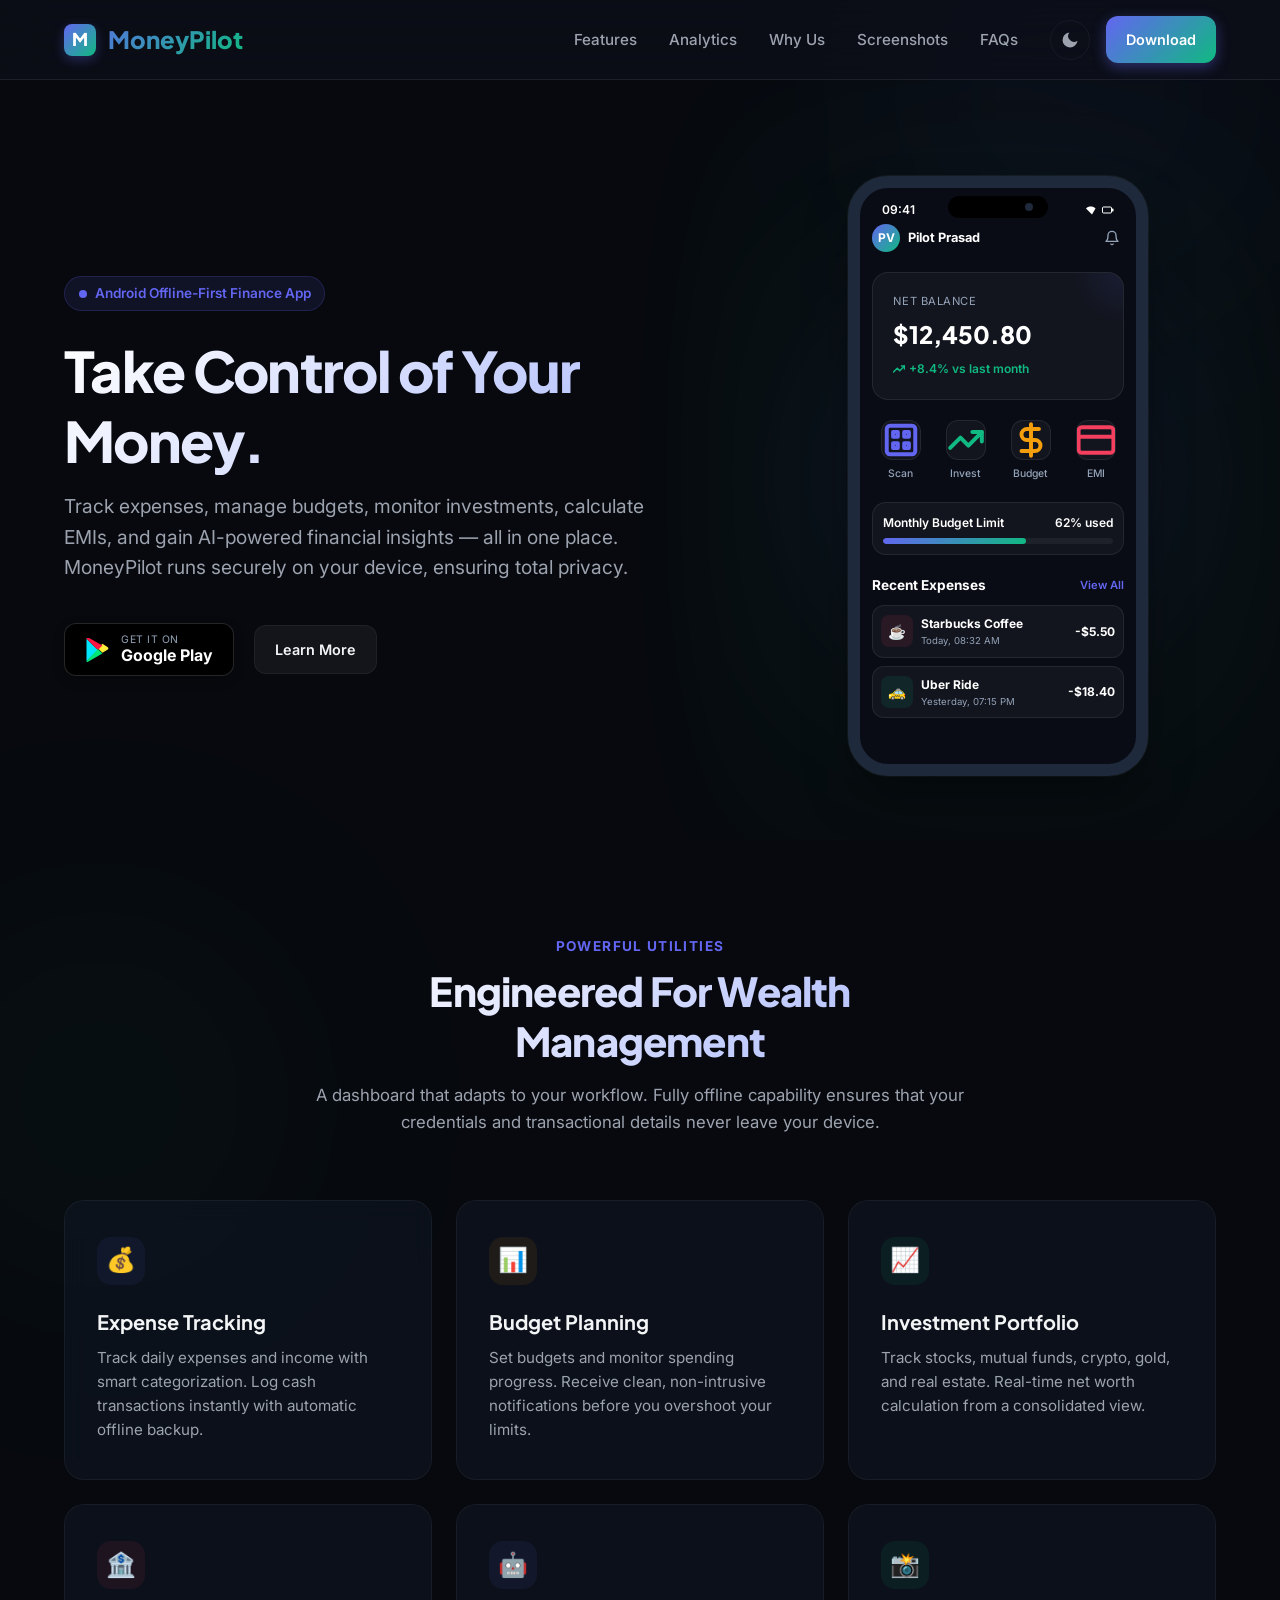
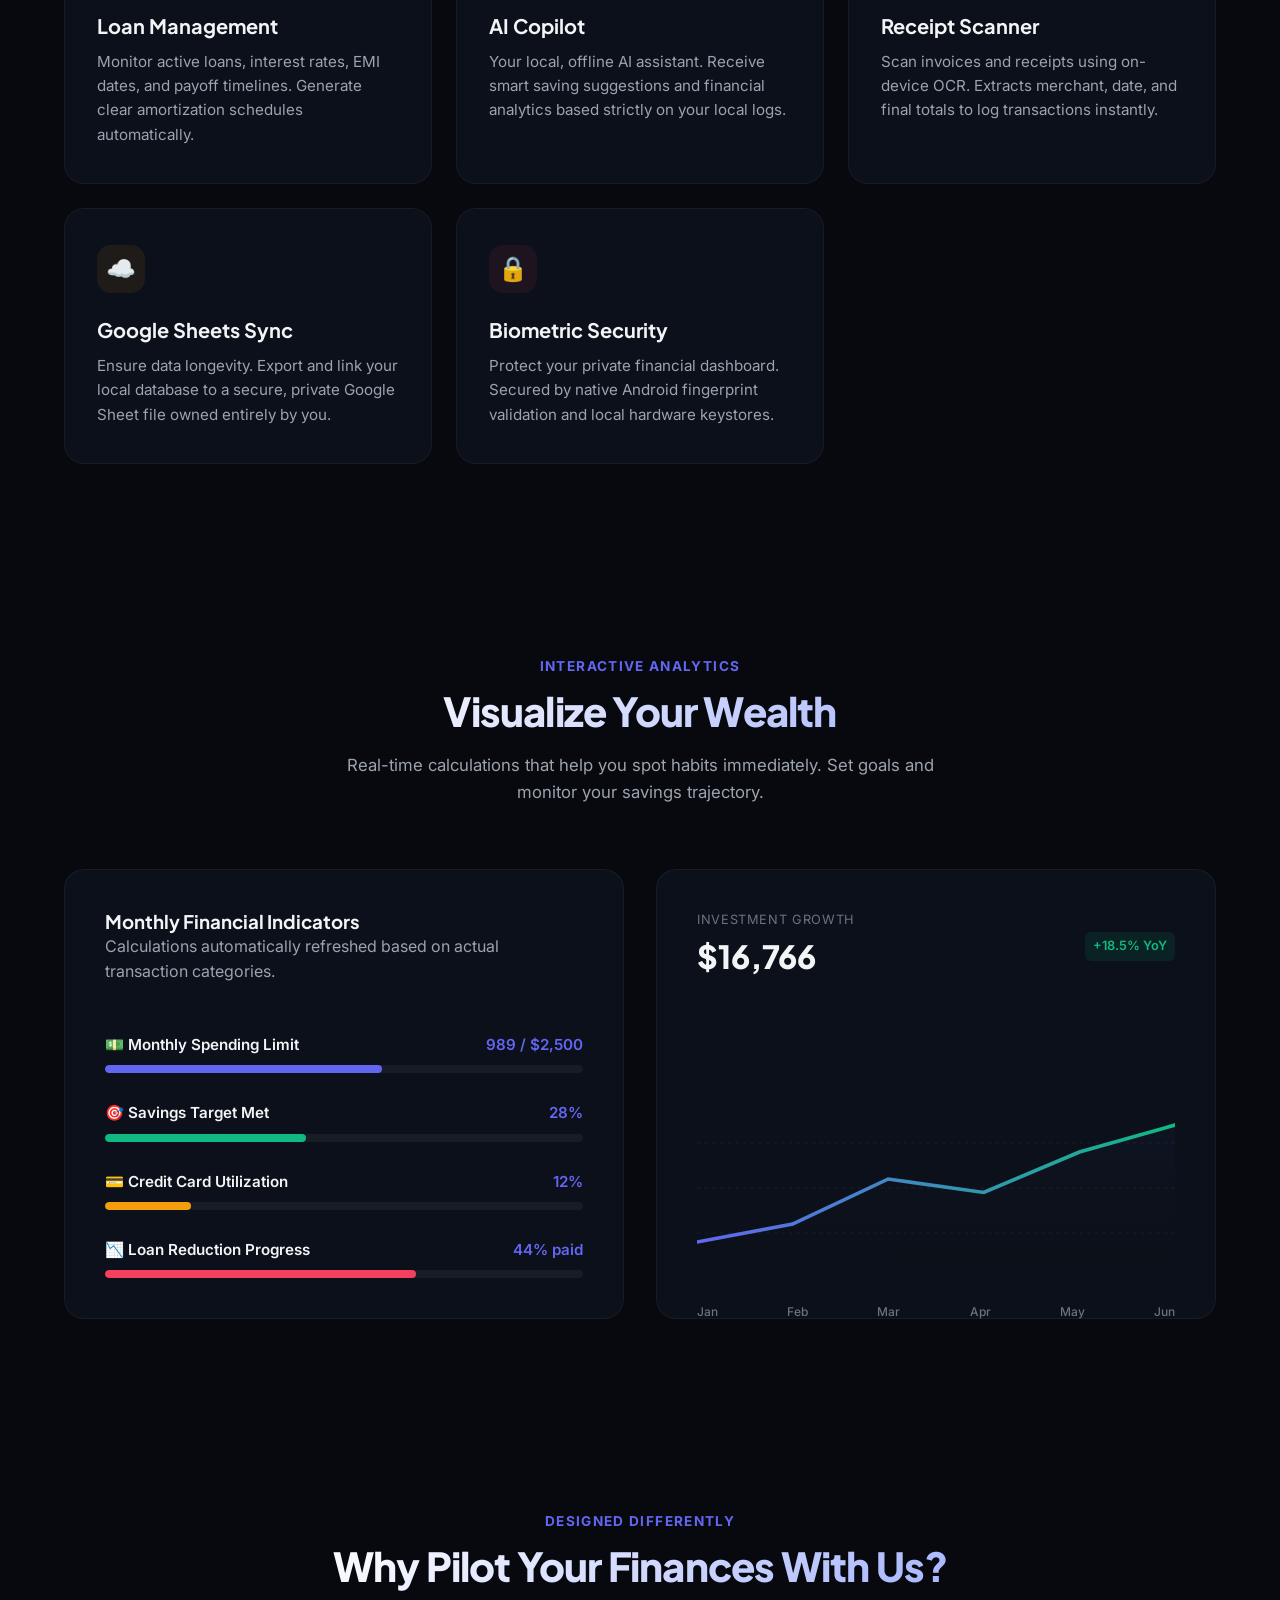
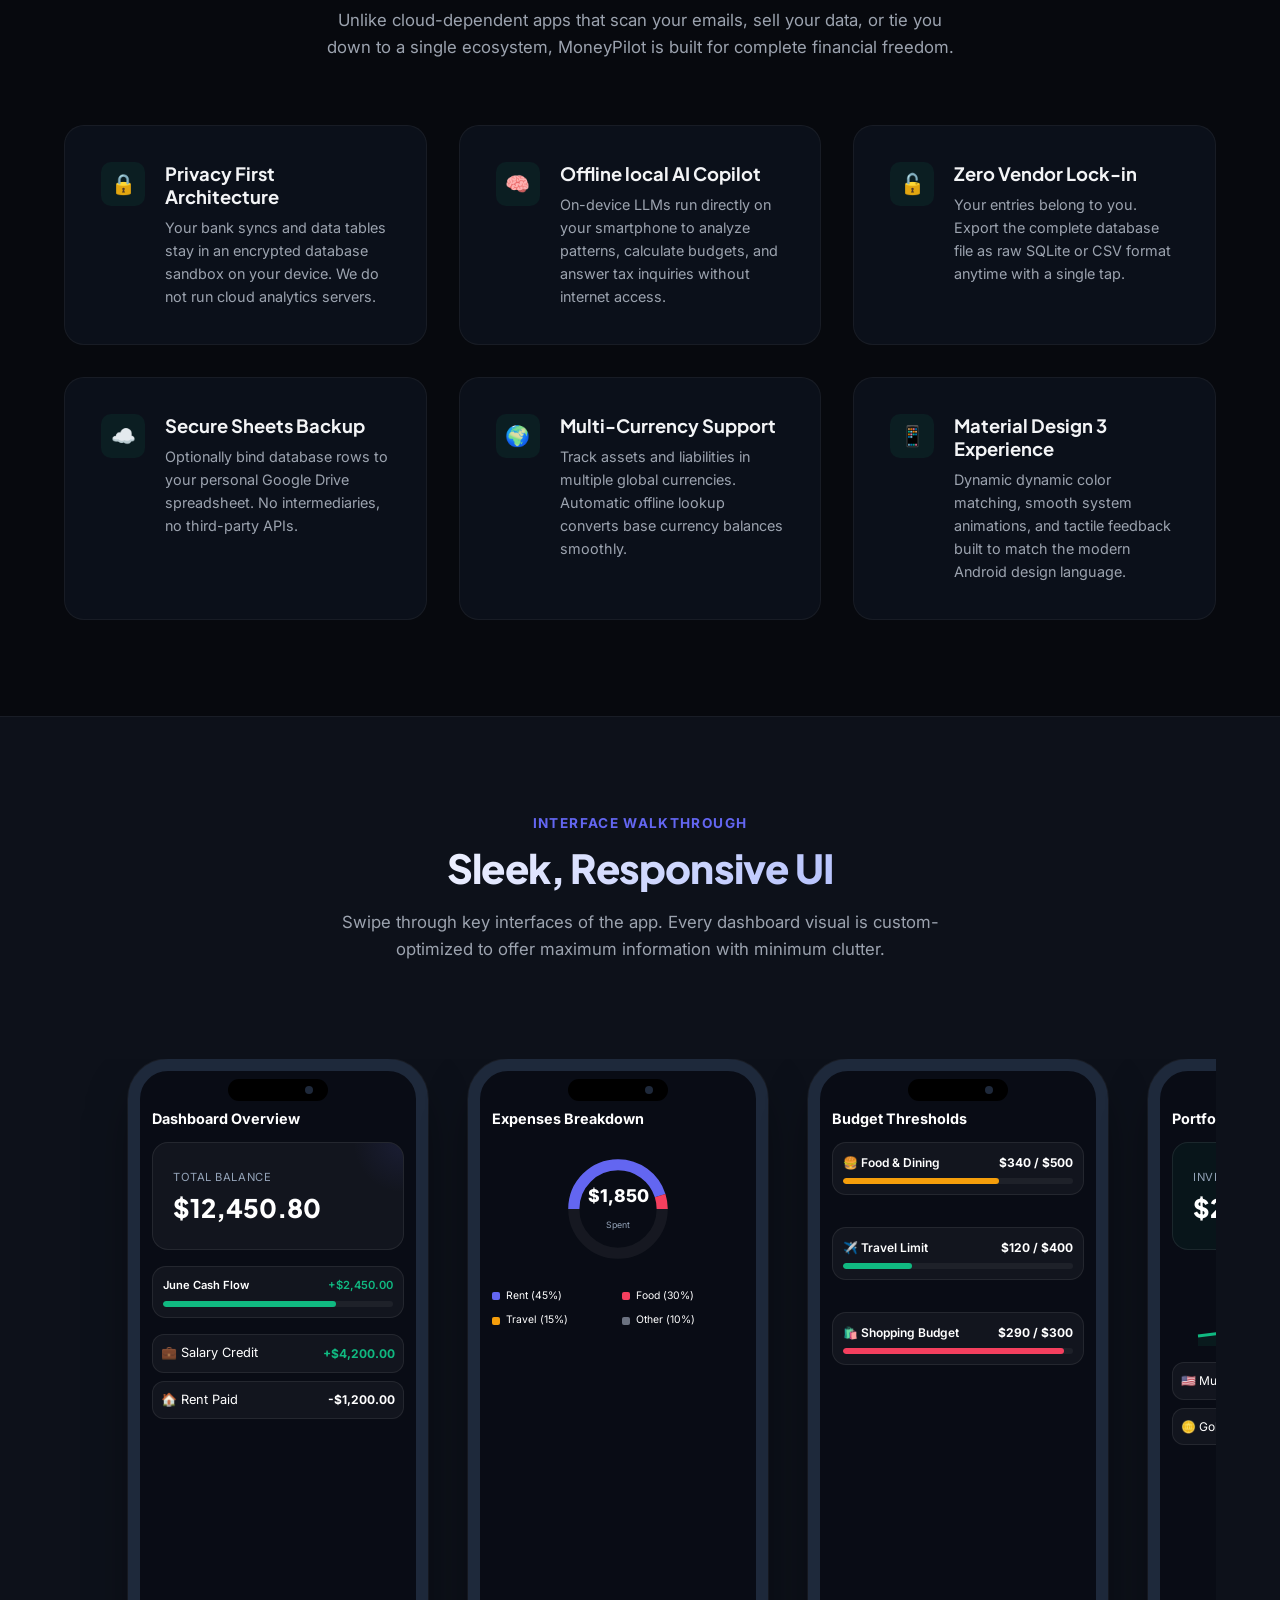
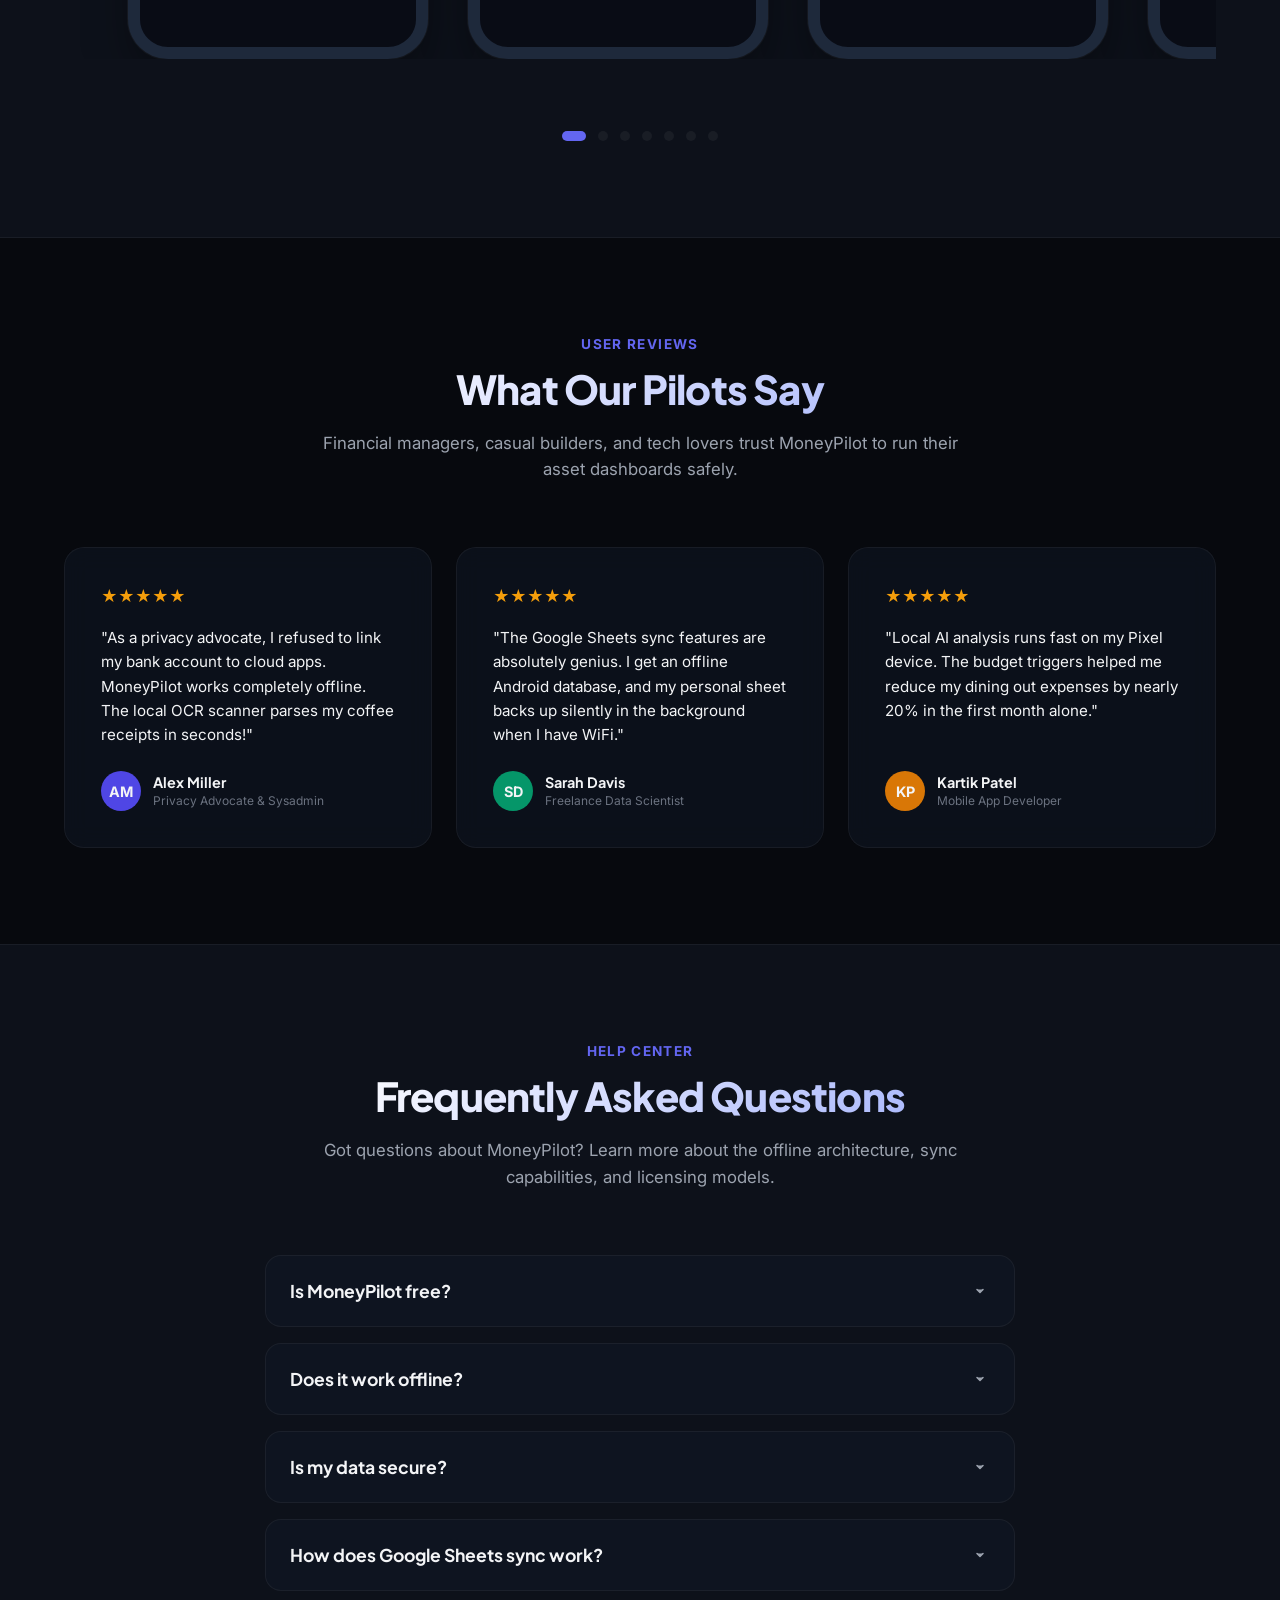
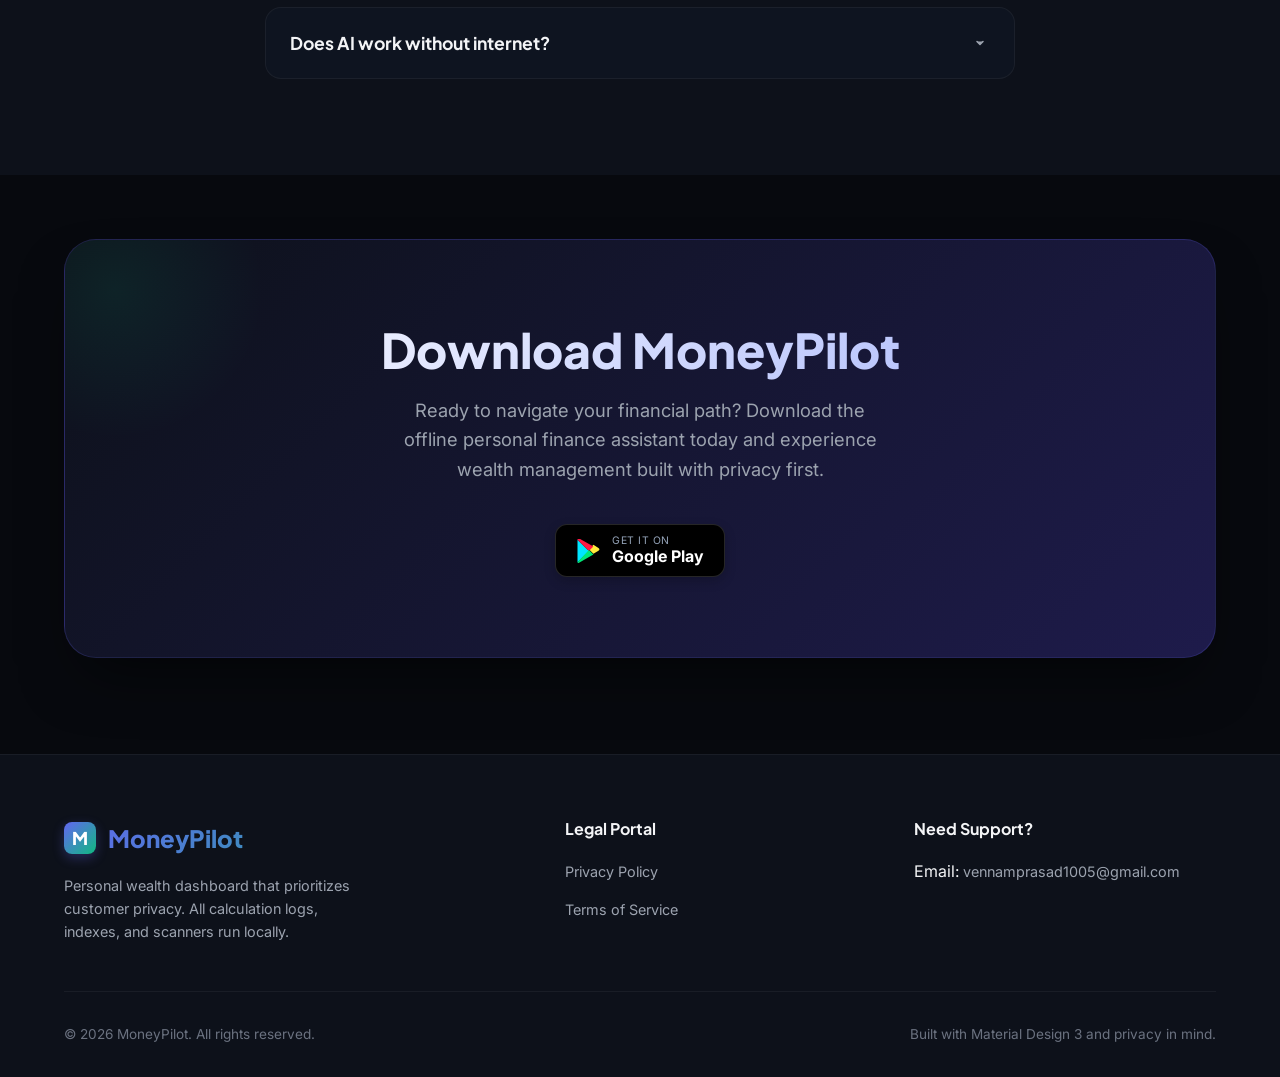
==== commit b6bb95ee: "fix: update google play badge urls to point directly to production app id" ====
--- a/index.html
+++ b/index.html
@@ -80,7 +80,7 @@
           <p class="hero-subtitle">Track expenses, manage budgets, monitor investments, calculate EMIs, and gain AI-powered financial insights — all in one place. MoneyPilot runs securely on your device, ensuring total privacy.</p>
           
           <div class="hero-ctas">
-            <a href="#download" class="google-play-badge" id="hero-badge-download">
+            <a href="https://play.google.com/store/apps/details?id=prasad.vennam.moneypilot.android" class="google-play-badge" id="hero-badge-download" target="_blank" rel="noopener noreferrer">
               <!-- Google Play Icon SVG -->
               <svg viewBox="0 0 512 512" width="24" height="24" xmlns="http://www.w3.org/2000/svg">
                 <path fill="#00e5ff" d="M32.5 17.5v477l242.3-238.5z"/>
@@ -843,7 +843,7 @@
           <p>Ready to navigate your financial path? Download the offline personal finance assistant today and experience wealth management built with privacy first.</p>
           
           <div class="download-ctas">
-            <a href="https://play.google.com/store" class="google-play-badge" id="btn-banner-googleplay" target="_blank" rel="noopener noreferrer">
+            <a href="https://play.google.com/store/apps/details?id=prasad.vennam.moneypilot.android" class="google-play-badge" id="btn-banner-googleplay" target="_blank" rel="noopener noreferrer">
               <!-- Google Play Icon SVG -->
               <svg viewBox="0 0 512 512" width="24" height="24" xmlns="http://www.w3.org/2000/svg">
                 <path fill="#00e5ff" d="M32.5 17.5v477l242.3-238.5z"/>
